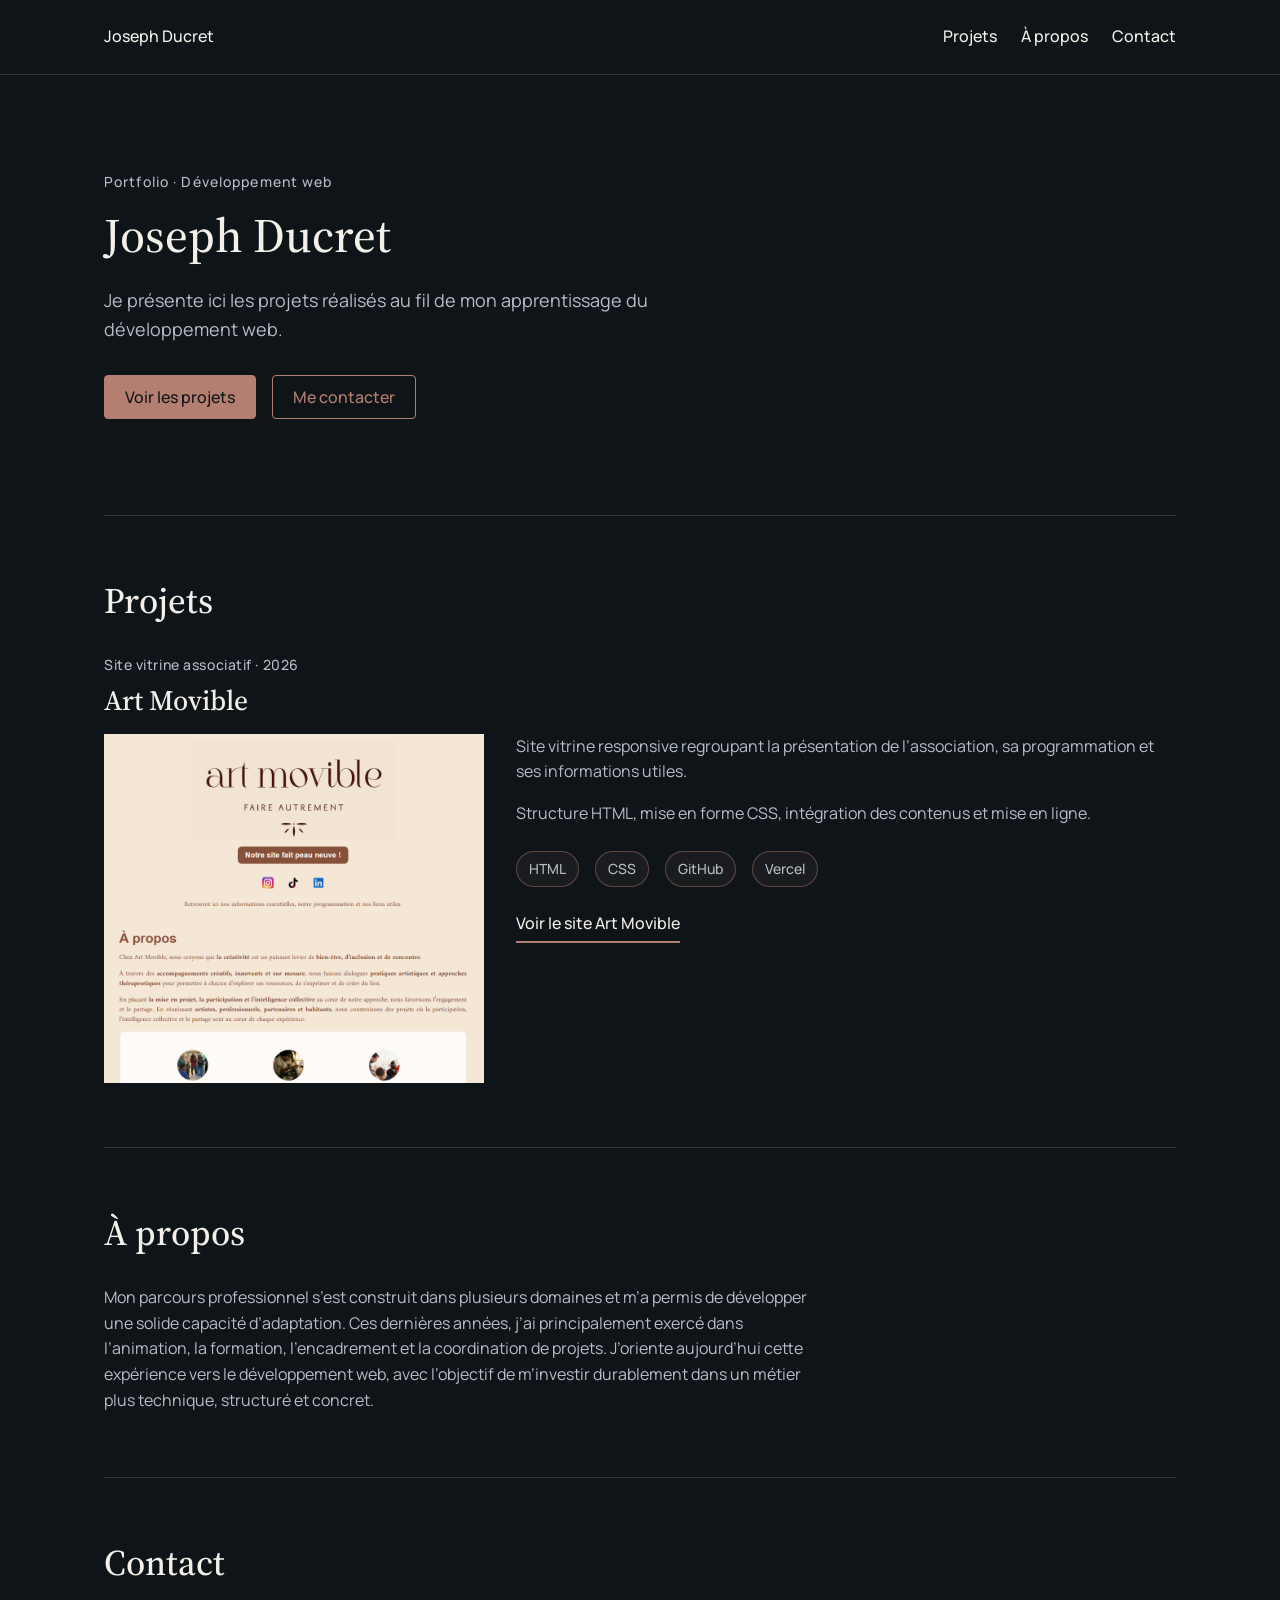
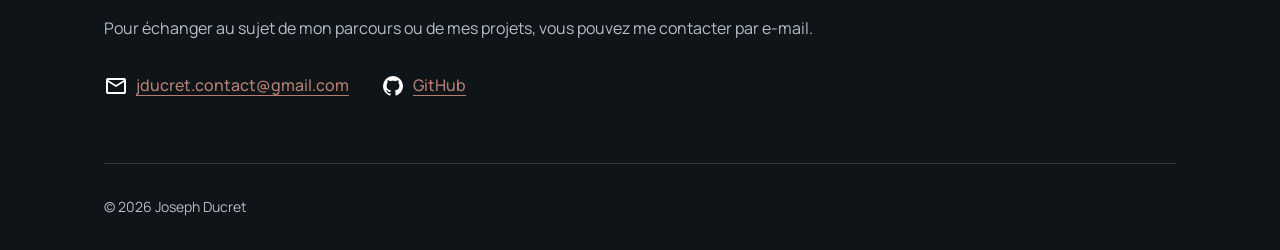
==== index.html @ 9849e1db "Création de la première version du portfolio" ====
<!DOCTYPE html>
<html lang="fr">

<head>
    <meta charset="UTF-8">
    <meta name="viewport" content="width=device-width, initial-scale=1.0">
    <meta name="description" content="Portfolio de Joseph Ducret présentant ses projets réalisés au fil de son apprentissage du développement web.">
    <title>Portfolio | Joseph Ducret</title>
    <link rel="stylesheet" href="style.css">
</head>

<body id="top">
    <header>
        <nav>
            <a href="#top">Joseph Ducret</a>
            <ul>

                <li><a href="#projets">Projets</a></li>
                <li><a href="#a-propos">À propos</a></li>
                <li><a href="#contact">Contact</a></li>
            </ul>
        </nav>
    </header>
    <main>
        <section class="introduction">
            <p class="sur-titre">Portfolio · Développement web</p>
            <h1>Joseph Ducret</h1>
            <p class="texte-introduction">
                Je présente ici les projets réalisés au fil
                de mon apprentissage du développement web.
            </p>

            <div class="actions-introduction">
                <a class="bouton bouton-principal" href="#projets">Voir les projets</a>
                <a class="bouton bouton-secondaire" href="#contact">Me contacter</a>
            </div>
        </section>
        <section id="projets">
            <h2>Projets</h2>
            <article class="projet">
                <p class="meta-projet">Site vitrine associatif · 2026</p>

                <h3>Art Movible</h3>

                <div class="presentation-projet">
                    <img class="image-projet" src="assets/images/art-movible-accueil.png"
                        alt="Aperçu de la page d’accueil du site Art Movible">

                    <div class="details-projet">
                        <p>
                            Site vitrine responsive regroupant la présentation
                            de l’association, sa programmation et ses
                            informations utiles.
                        </p>

                        <p>
                            Structure HTML, mise en forme CSS,
                            intégration des contenus et mise en ligne.
                        </p>

                        <ul>
                            <li>HTML</li>
                            <li>CSS</li>
                            <li>GitHub</li>
                            <li>Vercel</li>
                        </ul>

                        <a href="https://www.artmovible.fr/" target="_blank" rel="noopener noreferrer">
                            Voir le site Art Movible
                        </a>
                    </div>
                </div>
            </article>
        </section>
        <section id="a-propos">
            <h2>À propos</h2>
            <p class="texte-limite">Mon parcours professionnel s’est construit dans plusieurs
                domaines et m’a permis de développer une solide
                capacité d’adaptation. Ces dernières années,
                j’ai principalement exercé dans l’animation,
                la formation, l’encadrement et la coordination
                de projets. J’oriente aujourd’hui cette expérience
                vers le développement web, avec l’objectif
                de m’investir durablement dans un métier
                plus technique, structuré et concret.</p>
        </section>
        <section id="contact">
            <h2>Contact</h2>
            <p class="texte-limite">Pour échanger au sujet de mon parcours ou de mes projets, vous pouvez me contacter par e-mail.</p>

<div class="liens-contact">
    <a href="mailto:jducret.contact@gmail.com">
        <img
            class="icone-contact"
            src="assets/images/mail.svg"
            alt=""
        >
        jducret.contact@gmail.com
    </a>

    <a
        href="https://github.com/jducret-dev"
        target="_blank"
        rel="noopener noreferrer"
    >
        <img
            class="icone-contact"
            src="assets/images/github.svg"
            alt=""
        >
        GitHub
    </a>
</div>
        </section>

    </main>
    <footer>
        <p>&copy; 2026 Joseph Ducret</p>
    </footer>

</body>

</html>
---- style.css ----
@font-face {
    font-family: "Manrope";
    src: url("assets/font/manrope-variable.ttf") format("truetype");
    font-style: normal;
    font-weight: 400 500;
    font-display: swap;
}

@font-face {
    font-family: "Source Serif 4";
    src: url("assets/font/source-serif-4-variable.ttf") format("truetype");
    font-style: normal;
    font-weight: 500;
    font-display: swap;
}
* {
    box-sizing: border-box;
}

header {
    position: sticky;
    top: 0;
    z-index: 10;
    background-color: #0F1419;
    border-bottom: 1px solid rgba(182, 189, 197, 0.2);
}

section[id] {
    scroll-margin-top: 120px;
}

body {
    margin: 0;
    background-color: #0F1419;
    color: #F2F0E9;
    font-family: "Manrope", Arial, sans-serif;
    line-height: 1.6;
}

h1,
h2,
h3 {
    font-family: "Source Serif 4", Georgia, serif;
    font-weight: 500;
}

nav,
main,
footer {
    max-width: 1120px;
    margin-left: auto;
    margin-right: auto;
    padding-left: 24px;
    padding-right: 24px;
}

img {
    display: block;
    max-width: 100%;
    height: auto;
}

header {
    border-bottom: 1px solid rgba(242, 240, 233, 0.16);
}

nav {
    display: flex;
    justify-content: space-between;
    align-items: center;
    flex-wrap: wrap;
    gap: 16px;
    padding-top: 24px;
    padding-bottom: 24px;
}

nav ul {
    display: flex;
    gap: 24px;
    margin: 0;
    padding: 0;
    list-style: none;
}

nav a {
    color: #F2F0E9;
    font-weight: 500;
    text-decoration: none;
}

nav a:hover,
nav a:focus-visible {
    color: #B47F70;
    text-decoration: underline;
    text-underline-offset: 4px;
}

main > section {
    padding-top: 64px;
    padding-bottom: 64px;
    border-bottom: 1px solid rgba(242, 240, 233, 0.16);
}

h1 {
    margin-top: 0;
    margin-bottom: 24px;
    font-size: 48px;
    line-height: 1.1;
}

h2 {
    margin-top: 0;
    margin-bottom: 32px;
    font-size: 36px;
    line-height: 1.15;
}

h3 {
    margin-top: 0;
    margin-bottom: 16px;
    font-size: 28px;
    line-height: 1.2;
}

.introduction {
    padding-top: 96px;
    padding-bottom: 96px;
}

.sur-titre {
    margin-top: 0;
    margin-bottom: 16px;
    color: #B6BDC5;
    font-size: 14px;
    font-weight: 500;
    letter-spacing: 0.08em;
}

.texte-introduction {
    max-width: 640px;
    margin-top: 0;
    margin-bottom: 32px;
    color: #B6BDC5;
    font-size: 18px;
}

.actions-introduction {
    display: flex;
    flex-wrap: wrap;
    gap: 16px;
}

.bouton {
    display: inline-flex;
    align-items: center;
    justify-content: center;
    min-height: 44px;
    padding-left: 20px;
    padding-right: 20px;
    border: 1px solid #B47F70;
    border-radius: 4px;
    font-weight: 500;
    text-decoration: none;
}

.bouton-principal {
    background-color: #B47F70;
    color: #0F1419;
}

.bouton-secondaire {
    background-color: transparent;
    color: #B47F70;
}

.bouton:hover {
    text-decoration: underline;
    text-underline-offset: 4px;
}

.bouton:focus-visible {
    outline: 2px solid #F2F0E9;
    outline-offset: 4px;
}

.presentation-projet {
    display: grid;
    gap: 32px;
}

.image-projet {
    width: 100%;
    max-width: 380px;
    height: auto;
    aspect-ratio: auto;
    object-fit: contain;
    justify-self: start;
}

main p {
    color: #B6BDC5;
}

.meta-projet {
    margin-top: 0;
    margin-bottom: 8px;
    font-size: 14px;
    font-weight: 500;
    letter-spacing: 0.04em;
}

.details-projet p:first-child {
    margin-top: 0;
}

.details-projet ul {
    display: flex;
    flex-wrap: wrap;
    gap: 8px 16px;
    margin-top: 24px;
    margin-bottom: 24px;
    padding: 0;
    list-style: none;
}

.details-projet li {
    color: #B6BDC5;
    font-size: 14px;
    font-weight: 500;
     padding: 6px 12px;
    border: 1px solid rgba(180, 127, 112, 0.45);
    border-radius: 999px;
    background-color: rgba(180, 127, 112, 0.08);
}

.details-projet a {
    color: #B47F70;
    font-weight: 500;
    text-underline-offset: 4px;
    display: inline-block;
    padding-bottom: 4px;
    color: #F2F0E9;
    text-decoration: none;
    border-bottom: 2px solid #B47F70;
}

.details-projet a:focus-visible {
    outline: 2px solid #F2F0E9;
    outline-offset: 4px;
}

.details-projet a:hover {
    color: #B47F70;
}

.texte-limite {
    max-width: 720px;
    margin-top: 0;
    margin-bottom: 0;
}

.liens-contact {
    display: flex;
    flex-wrap: wrap;
    gap: 16px 32px;
    margin-top: 32px;
}

.liens-contact a {
    color: #B47F70;
    font-weight: 500;
    text-underline-offset: 4px;
}

.liens-contact a {
    display: inline-flex;
    align-items: center;
    gap: 8px;
}

.icone-contact {
    width: 24px;
    height: 24px;
    object-fit: contain;
    flex-shrink: 0;
    filter: brightness(0) invert(1);
}

.liens-contact a:focus-visible {
    outline: 2px solid #F2F0E9;
    outline-offset: 4px;
}

footer {
    padding-top: 32px;
    padding-bottom: 32px;
}

footer p {
    margin: 0;
    color: #B6BDC5;
    font-size: 14px;
}

@media (min-width: 800px) {
    .presentation-projet {
        grid-template-columns: 380px 1fr;
        align-items: start;
        gap: 32px;
    }
}
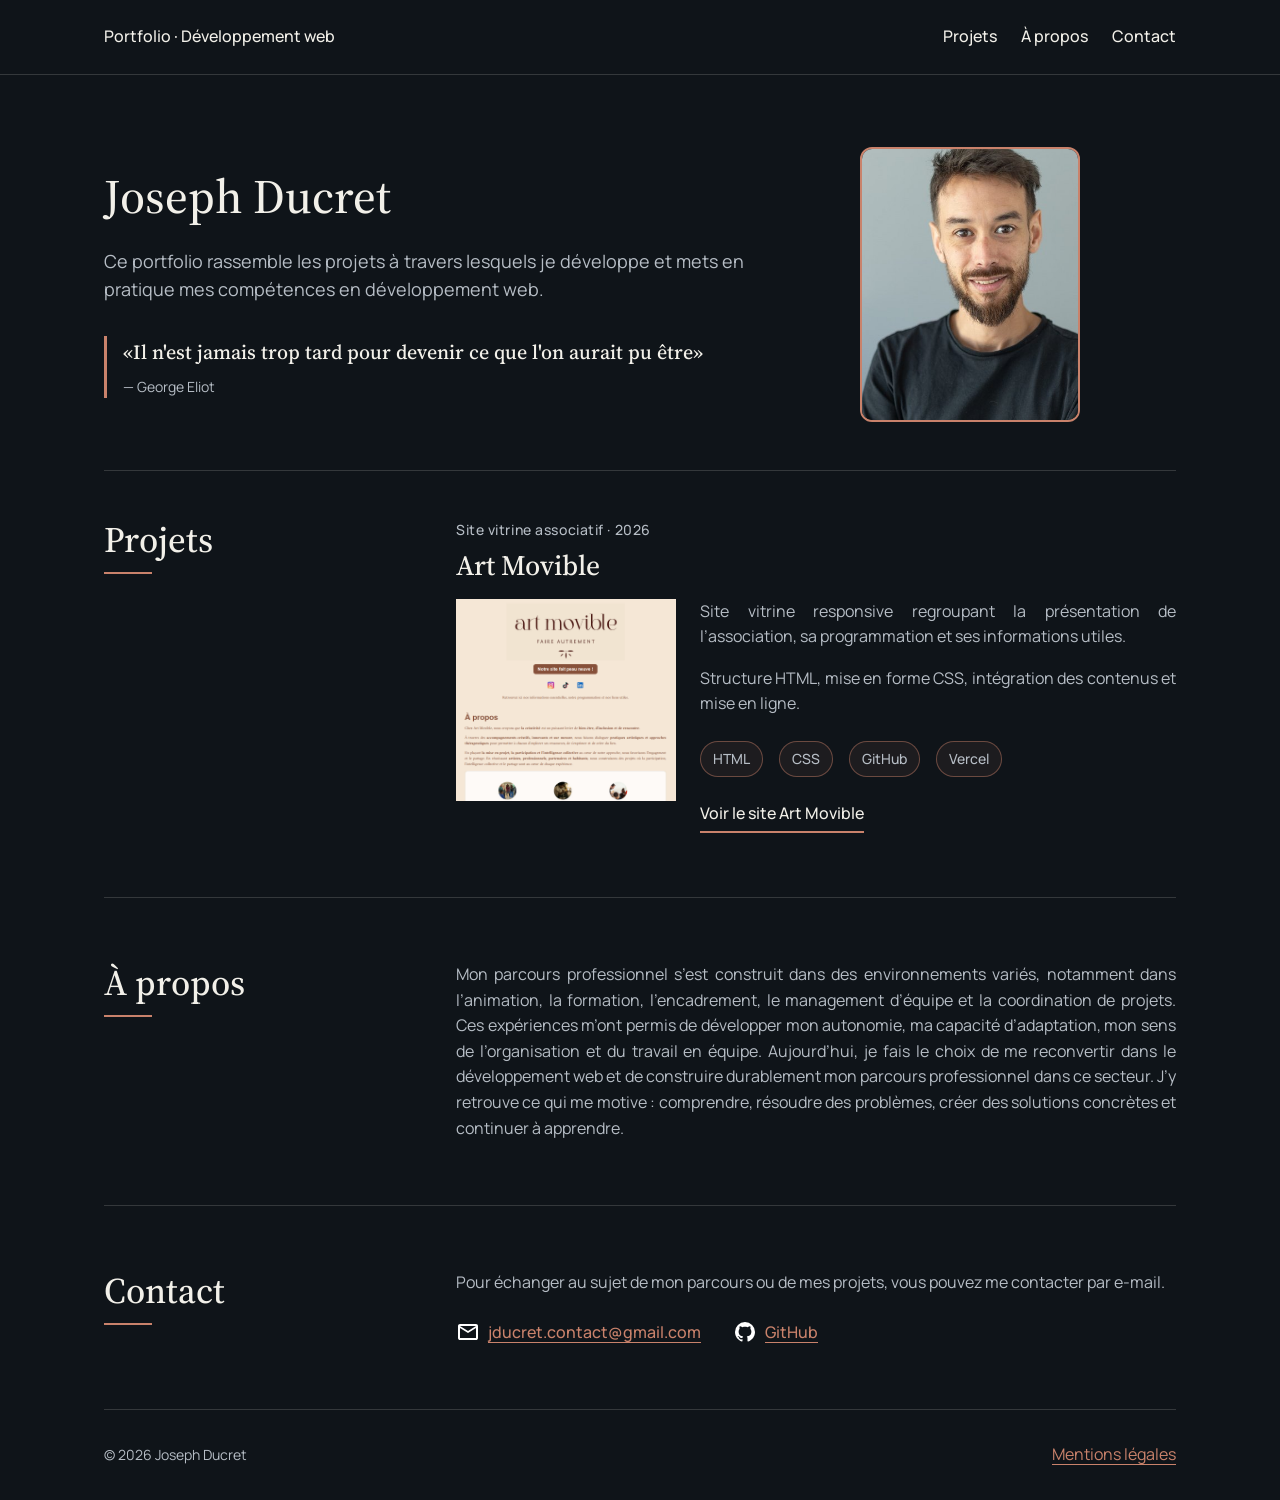
==== commit 918f333b: "Finalisation V1 : agencements des éléments, ajout mentions légales, modifications éditoriales, choix" ====
--- a/index.html
+++ b/index.html
@@ -4,7 +4,8 @@
 <head>
     <meta charset="UTF-8">
     <meta name="viewport" content="width=device-width, initial-scale=1.0">
-    <meta name="description" content="Portfolio de Joseph Ducret présentant ses projets réalisés au fil de son apprentissage du développement web.">
+    <meta name="description"
+        content="Portfolio de Joseph Ducret présentant ses projets réalisés au fil de sa progression dans le développement web : projets, parcours et contact.">
     <title>Portfolio | Joseph Ducret</title>
     <link rel="stylesheet" href="style.css">
 </head>
@@ -12,7 +13,7 @@
 <body id="top">
     <header>
         <nav>
-            <a href="#top">Joseph Ducret</a>
+            <a href="#top">Portfolio · Développement web</a>
             <ul>
 
                 <li><a href="#projets">Projets</a></li>
@@ -23,17 +24,22 @@
     </header>
     <main>
         <section class="introduction">
-            <p class="sur-titre">Portfolio · Développement web</p>
-            <h1>Joseph Ducret</h1>
-            <p class="texte-introduction">
-                Je présente ici les projets réalisés au fil
-                de mon apprentissage du développement web.
-            </p>
-
-            <div class="actions-introduction">
-                <a class="bouton bouton-principal" href="#projets">Voir les projets</a>
-                <a class="bouton bouton-secondaire" href="#contact">Me contacter</a>
-            </div>
+            <div class="contenu-introduction">
+                <div class="colonne-introduction">
+                    <h1>Joseph Ducret</h1>
+                    <p class="texte-introduction">
+                        Ce portfolio rassemble les projets à travers lesquels je développe et mets en pratique mes
+                        compétences en développement web.
+                    </p>
+                    <blockquote class="citation-introduction">
+                        <p>
+                            «Il n'est jamais trop tard pour devenir ce que l'on aurait pu être»
+                        </p>
+                        <cite>— George Eliot</cite>
+                    </blockquote>
+                </div>
+                <img class="photo-introduction" src="assets/images/photo-joseph-ducret.png"
+                    alt="Portrait de Joseph Ducret"> </div>
         </section>
         <section id="projets">
             <h2>Projets</h2>
@@ -74,48 +80,36 @@
         </section>
         <section id="a-propos">
             <h2>À propos</h2>
-            <p class="texte-limite">Mon parcours professionnel s’est construit dans plusieurs
-                domaines et m’a permis de développer une solide
-                capacité d’adaptation. Ces dernières années,
-                j’ai principalement exercé dans l’animation,
-                la formation, l’encadrement et la coordination
-                de projets. J’oriente aujourd’hui cette expérience
-                vers le développement web, avec l’objectif
-                de m’investir durablement dans un métier
-                plus technique, structuré et concret.</p>
+            <p class="texte-limite">Mon parcours professionnel s’est construit dans des environnements variés, notamment
+                dans l’animation, la formation, l’encadrement, le management d’équipe et la coordination de projets. Ces
+                expériences m’ont permis de développer mon autonomie, ma capacité d’adaptation, mon sens de
+                l’organisation et du travail en équipe. Aujourd’hui, je fais le choix de me reconvertir dans le
+                développement web et de construire durablement mon parcours professionnel dans ce secteur. J’y retrouve
+                ce qui me motive : comprendre, résoudre des problèmes, créer des solutions concrètes et continuer à
+                apprendre.</p>
         </section>
         <section id="contact">
             <h2>Contact</h2>
-            <p class="texte-limite">Pour échanger au sujet de mon parcours ou de mes projets, vous pouvez me contacter par e-mail.</p>
+            <p class="texte-limite">Pour échanger au sujet de mon parcours ou de mes projets, vous pouvez me contacter
+                par e-mail.</p>
 
-<div class="liens-contact">
-    <a href="mailto:jducret.contact@gmail.com">
-        <img
-            class="icone-contact"
-            src="assets/images/mail.svg"
-            alt=""
-        >
-        jducret.contact@gmail.com
-    </a>
+            <div class="liens-contact">
+                <a href="mailto:jducret.contact@gmail.com">
+                    <img class="icone-contact" src="assets/images/mail.svg" alt="">
+                    jducret.contact@gmail.com
+                </a>
 
-    <a
-        href="https://github.com/jducret-dev"
-        target="_blank"
-        rel="noopener noreferrer"
-    >
-        <img
-            class="icone-contact"
-            src="assets/images/github.svg"
-            alt=""
-        >
-        GitHub
-    </a>
-</div>
+                <a href="https://github.com/jducret-dev" target="_blank" rel="noopener noreferrer">
+                    <img class="icone-contact" src="assets/images/github.svg" alt="">
+                    GitHub
+                </a>
+            </div>
         </section>
 
     </main>
     <footer>
         <p>&copy; 2026 Joseph Ducret</p>
+        <a href="mentions-legales.html">Mentions légales</a>
     </footer>
 
 </body>
--- a/style.css
+++ b/style.css
@@ -90,7 +90,7 @@
 
 nav a:hover,
 nav a:focus-visible {
-    color: #B47F70;
+    color: #C9826B;
     text-decoration: underline;
     text-underline-offset: 4px;
 }
@@ -122,11 +122,41 @@
     line-height: 1.2;
 }
 
+#a-propos h2,
+#contact h2 {
+    text-align: left;
+}
+
+#a-propos .texte-limite,
+#contact .texte-limite {
+    max-width: 900px;
+    margin: 0;
+}
+
+#a-propos .texte-limite {
+    text-align: justify;
+    hyphens: auto;
+}
+
+#contact {
+    text-align: left;
+}
+
+#contact .texte-limite {
+    text-align: left;
+}
+
+.liens-contact {
+    justify-content: flex-start;
+}
+
 .introduction {
-    padding-top: 96px;
-    padding-bottom: 96px;
-}
-
+    padding-top: 72px;
+    padding-bottom: 48px;
+}
+#projets {
+    padding-top: 48px;
+}
 .sur-titre {
     margin-top: 0;
     margin-bottom: 16px;
@@ -144,43 +174,64 @@
     font-size: 18px;
 }
 
-.actions-introduction {
-    display: flex;
-    flex-wrap: wrap;
-    gap: 16px;
-}
-
-.bouton {
-    display: inline-flex;
+.contenu-introduction {
+    display: grid;
     align-items: center;
-    justify-content: center;
-    min-height: 44px;
-    padding-left: 20px;
-    padding-right: 20px;
-    border: 1px solid #B47F70;
-    border-radius: 4px;
-    font-weight: 500;
-    text-decoration: none;
-}
-
-.bouton-principal {
-    background-color: #B47F70;
-    color: #0F1419;
-}
-
-.bouton-secondaire {
-    background-color: transparent;
-    color: #B47F70;
-}
-
-.bouton:hover {
-    text-decoration: underline;
-    text-underline-offset: 4px;
-}
-
-.bouton:focus-visible {
-    outline: 2px solid #F2F0E9;
-    outline-offset: 4px;
+    gap: 32px;
+}
+
+.photo-introduction {
+    width: clamp(160px, 18vw, 220px);
+    aspect-ratio: 4 / 5;
+    object-fit: cover;
+    object-position: center;
+    display: block;
+    border: 2px solid #c9826b;
+    border-radius: 12px;
+}
+
+.citation-introduction {
+    max-width: 600px;
+    margin: 24px 0 0;
+    padding-left: 16px;
+    border-left: 3px solid #C9826B;
+    font-family: "Source Serif 4", Georgia, serif;
+    font-size: 20px;
+}
+
+.citation-introduction p {
+    margin: 0;
+    color: #F2F0E9;
+}
+
+.citation-introduction blockquote {
+    margin: 0;
+}
+
+
+.citation-introduction figcaption {
+    margin-top: 12px;
+    color: #b6bdc5;
+    font-family: "Manrope", sans-serif;
+    font-size: 16px;
+}
+
+.citation-introduction cite {
+    display: block;
+    margin-top: 8px;
+    color: #B6BDC5;
+    font-family: "Manrope", Arial, sans-serif;
+    font-size: 14px;
+    font-style: normal;
+}
+
+.texte-introduction,
+.details-projet p,
+#a-propos .texte-limite,
+#contact .texte-limite {
+    text-align: justify;
+    text-align-last: left;
+    hyphens: auto;
 }
 
 .presentation-projet {
@@ -228,20 +279,20 @@
     font-size: 14px;
     font-weight: 500;
      padding: 6px 12px;
-    border: 1px solid rgba(180, 127, 112, 0.45);
+    border: 1px solid rgba(201, 130, 107, 0.45);
     border-radius: 999px;
-    background-color: rgba(180, 127, 112, 0.08);
+    background-color: rgba(201, 130, 107, 0.08);
 }
 
 .details-projet a {
-    color: #B47F70;
+    color: #C9826B;
     font-weight: 500;
     text-underline-offset: 4px;
     display: inline-block;
     padding-bottom: 4px;
     color: #F2F0E9;
     text-decoration: none;
-    border-bottom: 2px solid #B47F70;
+    border-bottom: 2px solid #C9826B;
 }
 
 .details-projet a:focus-visible {
@@ -250,7 +301,7 @@
 }
 
 .details-projet a:hover {
-    color: #B47F70;
+    color: #C9826B;
 }
 
 .texte-limite {
@@ -267,7 +318,7 @@
 }
 
 .liens-contact a {
-    color: #B47F70;
+    color: #C9826B;
     font-weight: 500;
     text-underline-offset: 4px;
 }
@@ -302,10 +353,129 @@
     font-size: 14px;
 }
 
+#projets > h2,
+#a-propos > h2,
+#contact > h2 {
+    padding-bottom: 14px;
+}
+
+#projets > h2::after,
+#a-propos > h2::after,
+#contact > h2::after {
+    content: "";
+    display: block;
+    width: 48px;
+    height: 2px;
+    margin-top: 12px;
+    background-color: #C9826B;
+}
+
 @media (min-width: 800px) {
+    .contenu-introduction {
+        grid-template-columns: minmax(0, 1fr) 220px;
+        gap: 64px;
+    }
+
+    .photo-introduction {
+        width: 220px;
+    }
+
+    #projets,
+    #a-propos,
+    #contact {
+        display: grid;
+        grid-template-columns: 320px minmax(0, 1fr);
+        column-gap: 32px;
+        align-items: start;
+    }
+
+    #projets > h2,
+    #a-propos > h2 {
+        grid-column: 1;
+        grid-row: 1;
+        margin-bottom: 0;
+    }
+
+    #projets > .projet,
+    #a-propos > .texte-limite {
+        grid-column: 2;
+        grid-row: 1;
+        max-width: none;
+    }
+
     .presentation-projet {
-        grid-template-columns: 380px 1fr;
+        grid-template-columns: clamp(160px, 18vw, 220px) minmax(0, 1fr);
         align-items: start;
-        gap: 32px;
-    }
-}
+        gap: 24px;
+    }
+
+    .image-projet {
+        width: 100%;
+        max-width: none;
+    }
+
+    #contact h2 {
+        grid-column: 1;
+        grid-row: 1 / span 2;
+        margin-bottom: 0;
+    }
+
+    #contact .texte-limite {
+        grid-column: 2;
+        grid-row: 1;
+        max-width: none;
+    }
+
+    #contact .liens-contact {
+        grid-column: 2;
+        grid-row: 2;
+        margin-top: 24px;
+    }
+}
+
+@media (min-width: 1100px) {
+    .contenu-introduction {
+        grid-template-columns: minmax(0, 700px) 220px;
+        justify-content: start;
+        column-gap: 56px;
+    }
+}
+
+.page-legale {
+    max-width: 800px;
+    margin-left: auto;
+    margin-right: auto;
+}
+
+.page-legale h2 {
+    margin-top: 48px;
+    margin-bottom: 16px;
+    font-size: 28px;
+}
+
+.page-legale address {
+    color: #B6BDC5;
+    font-style: normal;
+    line-height: 1.8;
+}
+
+.page-legale a,
+footer a {
+    color: #C9826B;
+    text-underline-offset: 4px;
+}
+
+.page-legale a:hover,
+.page-legale a:focus-visible,
+footer a:hover,
+footer a:focus-visible {
+    color: #F2F0E9;
+}
+
+footer {
+    display: flex;
+    justify-content: space-between;
+    align-items: center;
+    flex-wrap: wrap;
+    gap: 16px;
+}
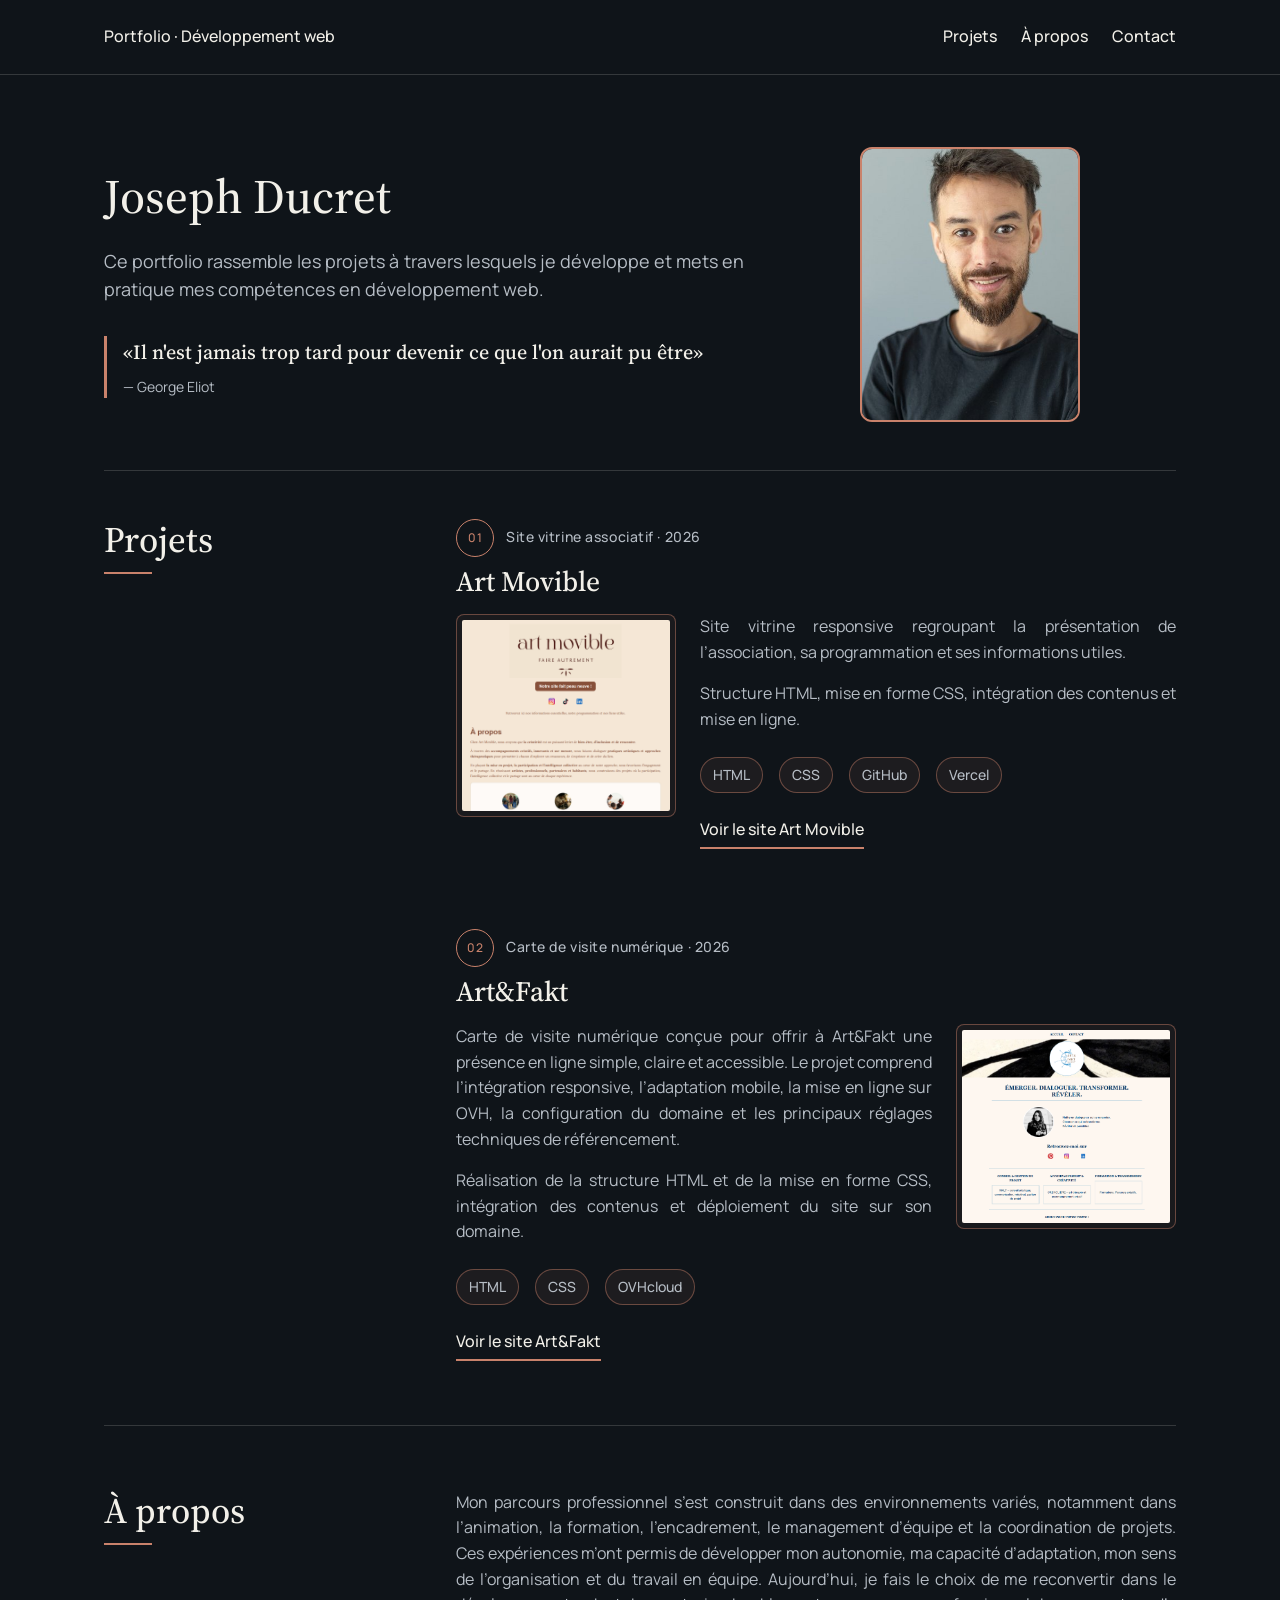
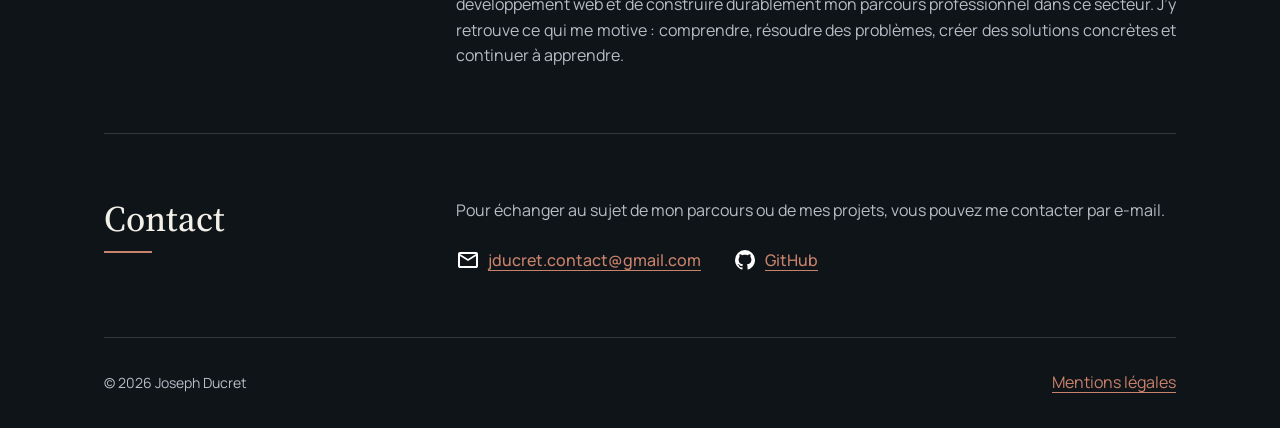
==== commit eefe409c: "Ajout Art&Fakt et amélioration de la section projets" ====
--- a/index.html
+++ b/index.html
@@ -77,6 +77,37 @@
                     </div>
                 </div>
             </article>
+            <article class="projet">
+                <p class="meta-projet">Carte de visite numérique · 2026</p>
+
+                <h3>Art&amp;Fakt</h3>
+
+                <div class="presentation-projet">
+                    <img class="image-projet" src="assets/images/art-fakt-accueil.png"
+                        alt="Aperçu de la page d’accueil du site Art&amp;Fakt">
+
+                    <div class="details-projet">
+                        <p>
+                            Carte de visite numérique conçue pour offrir à Art&amp;Fakt une présence en ligne simple, claire et accessible. Le projet comprend l’intégration responsive, l’adaptation mobile, la mise en ligne sur OVH, la configuration du domaine et les principaux réglages techniques de référencement.
+                        </p>
+
+                        <p>
+                            Réalisation de la structure HTML et de la mise en forme CSS,
+                intégration des contenus et déploiement du site sur son domaine.
+                        </p>
+
+                        <ul>
+                            <li>HTML</li>
+                            <li>CSS</li>
+                            <li>OVHcloud</li>
+                        </ul>
+
+                        <a href="https://www.art-fakt.fr/" target="_blank" rel="noopener noreferrer">
+                            Voir le site Art&amp;Fakt
+                        </a>
+                    </div>
+                </div>
+            </article>
         </section>
         <section id="a-propos">
             <h2>À propos</h2>
--- a/style.css
+++ b/style.css
@@ -246,7 +246,13 @@
     aspect-ratio: auto;
     object-fit: contain;
     justify-self: start;
-}
+
+    padding: 5px;
+    border: 1px solid rgba(201, 130, 107, 0.45);
+    border-radius: 8px;
+    background-color: rgba(201, 130, 107, 0.06);
+}
+
 
 main p {
     color: #B6BDC5;
@@ -369,6 +375,37 @@
     margin-top: 12px;
     background-color: #C9826B;
 }
+#projets {
+    counter-reset: compteur-projet;
+}
+
+#projets > .projet {
+    counter-increment: compteur-projet;
+}
+
+#projets > .projet .meta-projet {
+    display: flex;
+    align-items: center;
+    gap: 12px;
+}
+
+#projets > .projet .meta-projet::before {
+    content: "0" counter(compteur-projet);
+    display: inline-flex;
+    align-items: center;
+    justify-content: center;
+
+    width: 36px;
+    height: 36px;
+    flex-shrink: 0;
+
+    border: 1px solid #C9826B;
+    border-radius: 50%;
+
+    color: #C9826B;
+    font-size: 12px;
+    font-weight: 500;
+}
 
 @media (min-width: 800px) {
     .contenu-introduction {
@@ -396,18 +433,37 @@
         margin-bottom: 0;
     }
 
-    #projets > .projet,
-    #a-propos > .texte-limite {
-        grid-column: 2;
-        grid-row: 1;
-        max-width: none;
-    }
-
+#projets > .projet {
+    grid-column: 2;
+    max-width: none;
+}
+
+#projets > .projet + .projet {
+    margin-top: 5rem;
+}
+
+#a-propos > .texte-limite {
+    grid-column: 2;
+    grid-row: 1;
+    max-width: none;
+}
     .presentation-projet {
         grid-template-columns: clamp(160px, 18vw, 220px) minmax(0, 1fr);
         align-items: start;
         gap: 24px;
     }
+    #projets > .projet:nth-of-type(even) .image-projet {
+    grid-column: 2;
+    grid-row: 1;
+}
+
+#projets > .projet:nth-of-type(even) .details-projet {
+    grid-column: 1;
+    grid-row: 1;
+}
+#projets > .projet:nth-of-type(even) .presentation-projet {
+    grid-template-columns: minmax(0, 1fr) clamp(160px, 18vw, 220px);
+}
 
     .image-projet {
         width: 100%;
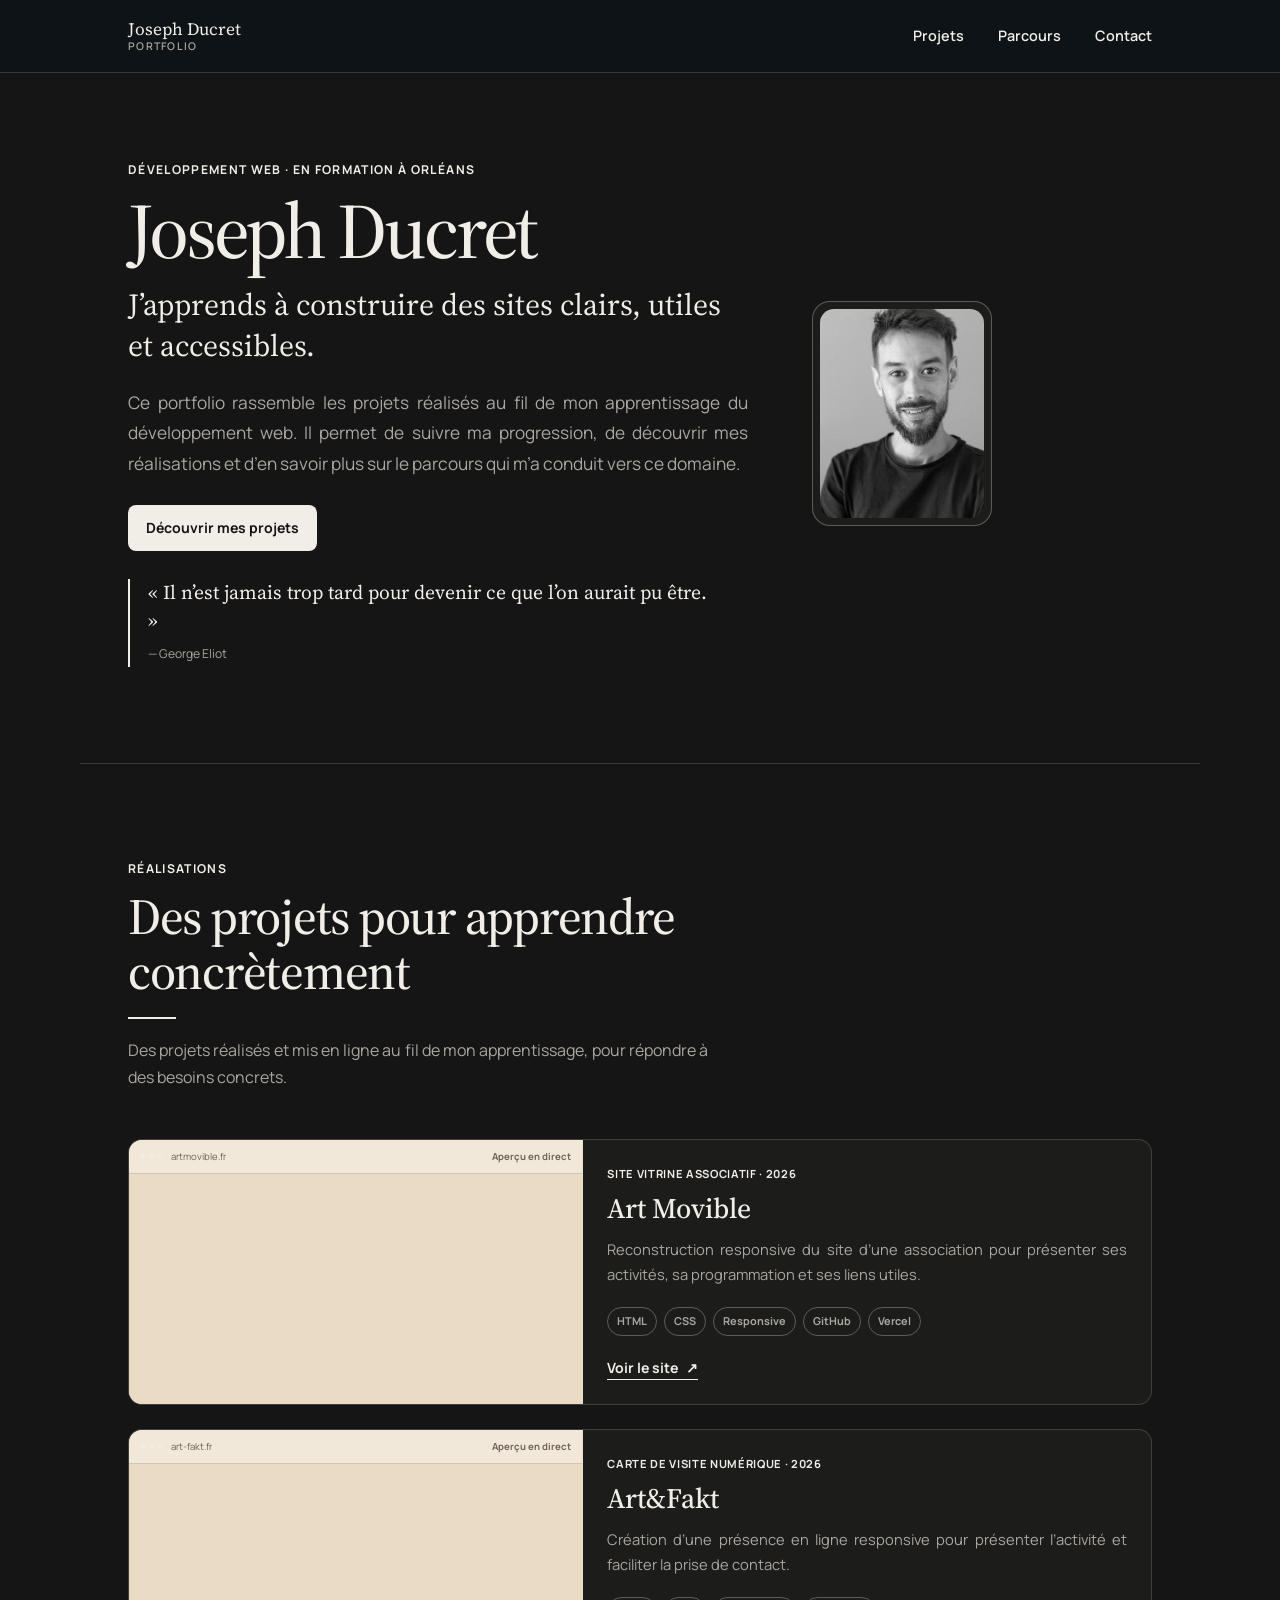
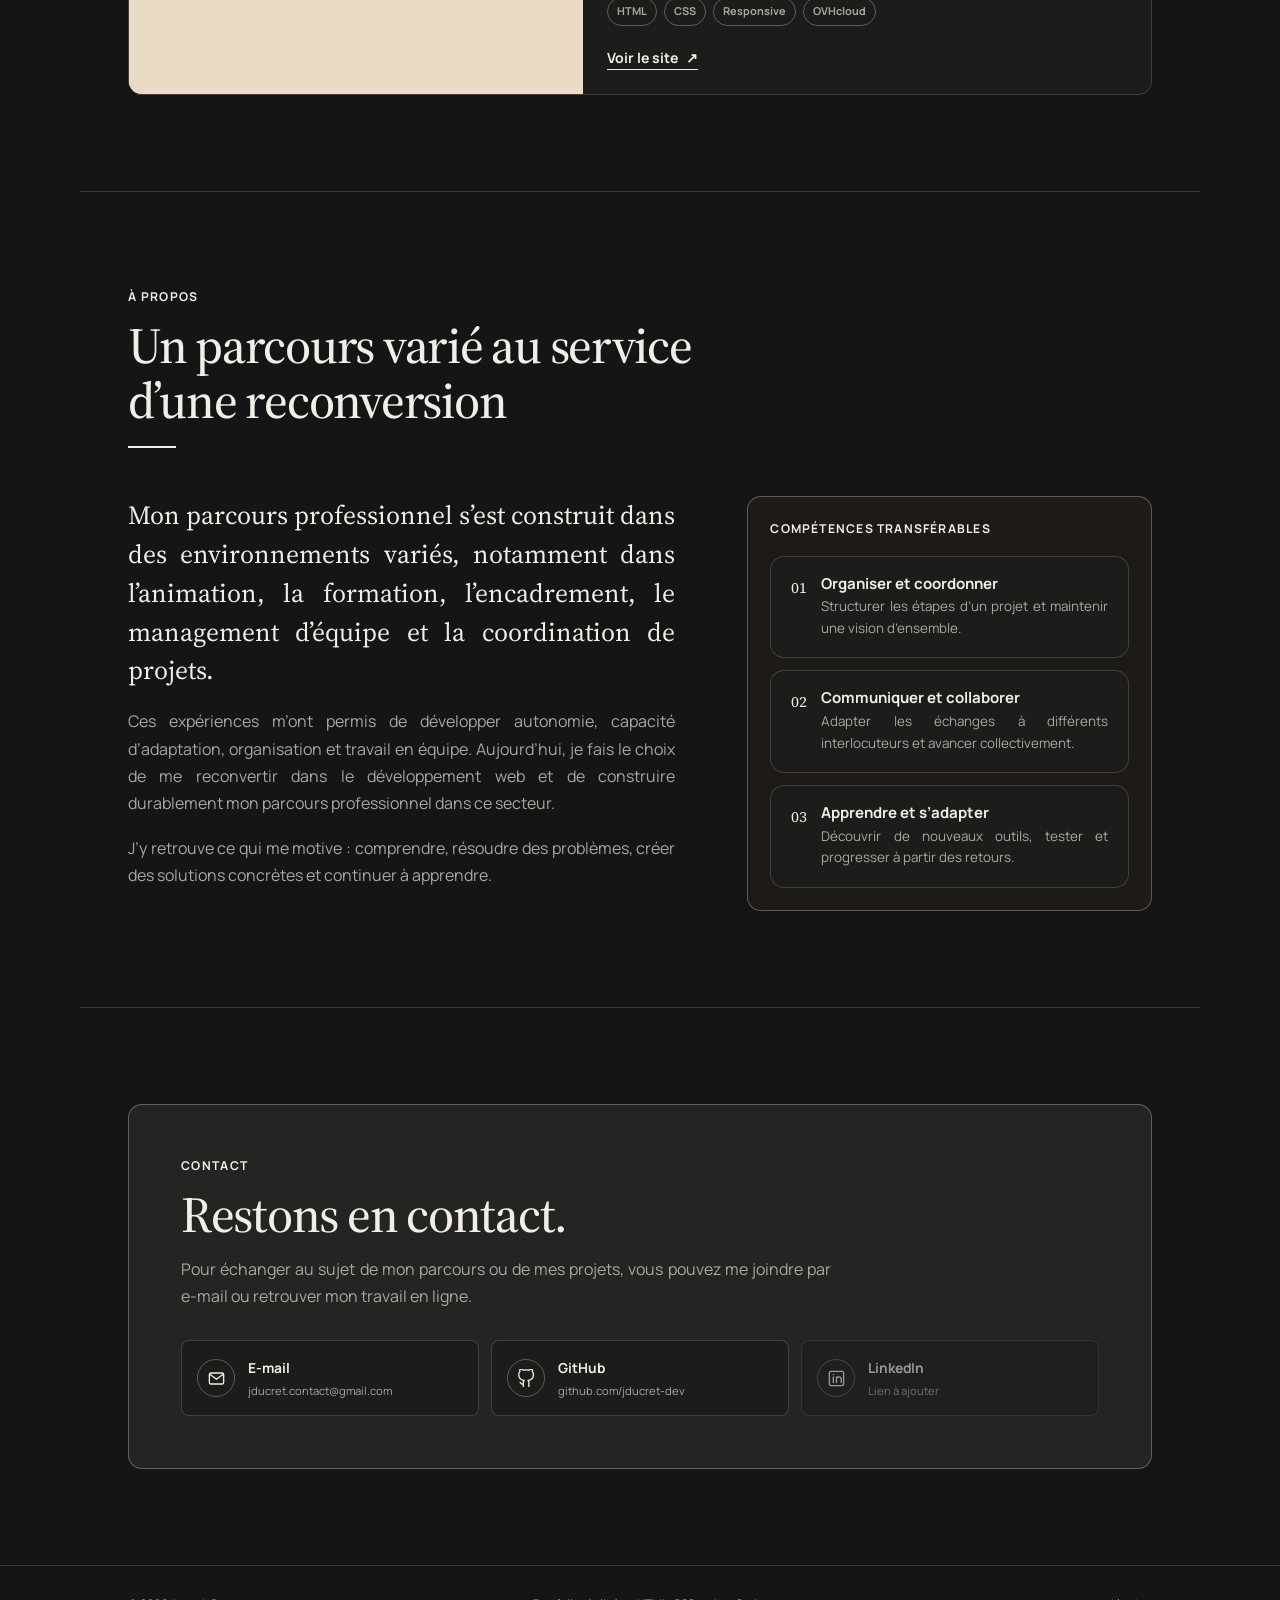
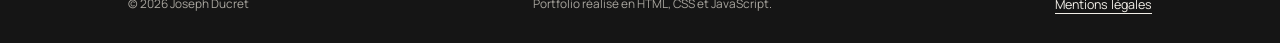
==== commit dbd0c84a: "refonte gaphique, update et agencement" ====
--- a/index.html
+++ b/index.html
@@ -5,144 +5,273 @@
     <meta charset="UTF-8">
     <meta name="viewport" content="width=device-width, initial-scale=1.0">
     <meta name="description"
-        content="Portfolio de Joseph Ducret présentant ses projets réalisés au fil de sa progression dans le développement web : projets, parcours et contact.">
-    <title>Portfolio | Joseph Ducret</title>
+          content="Portfolio de Joseph Ducret, développeur web en formation à Orléans : projets, parcours et contact.">
+    <meta name="theme-color" content="#0f1419">
+    <meta property="og:title" content="Joseph Ducret | Portfolio développement web">
+    <meta property="og:description"
+          content="Découvrez mes projets web, ma progression et le parcours qui accompagne ma reconversion.">
+    <meta property="og:type" content="website">
+    <meta property="og:url" content="https://portfolio-joseph-ducret.vercel.app/">
+    <title>Joseph Ducret | Portfolio développement web</title>
     <link rel="stylesheet" href="style.css">
+    <script src="script.js" defer></script>
 </head>
 
 <body id="top">
-    <header>
-        <nav>
-            <a href="#top">Portfolio · Développement web</a>
-            <ul>
-
+<a class="skip-link" href="#contenu">Aller au contenu</a>
+
+<header class="site-header">
+    <div class="nav-shell">
+        <a class="brand" href="#top" aria-label="Retour en haut de la page">
+            <span class="brand-name">Joseph Ducret</span>
+            <span class="brand-label">Portfolio</span>
+        </a>
+
+        <button class="menu-button" type="button" aria-expanded="false" aria-controls="navigation-principale">
+            <span class="menu-button-label">Menu</span>
+            <span class="menu-button-icon" aria-hidden="true"></span>
+        </button>
+
+        <nav class="site-nav" id="navigation-principale" aria-label="Navigation principale">
+            <ul class="nav-list">
                 <li><a href="#projets">Projets</a></li>
-                <li><a href="#a-propos">À propos</a></li>
+                <li><a href="#parcours">Parcours</a></li>
                 <li><a href="#contact">Contact</a></li>
             </ul>
         </nav>
-    </header>
-    <main>
-        <section class="introduction">
-            <div class="contenu-introduction">
-                <div class="colonne-introduction">
-                    <h1>Joseph Ducret</h1>
-                    <p class="texte-introduction">
-                        Ce portfolio rassemble les projets à travers lesquels je développe et mets en pratique mes
-                        compétences en développement web.
+    </div>
+</header>
+
+<main id="contenu">
+    <section class="hero" aria-labelledby="titre-principal">
+        <div class="hero-grid">
+            <div class="hero-content">
+                <p class="eyebrow">Développement web · En formation à Orléans</p>
+                <h1 id="titre-principal">Joseph Ducret</h1>
+
+                <p class="hero-tagline">
+                    J’apprends à construire des sites clairs, utiles et accessibles.
+                </p>
+
+                <p class="hero-intro">
+                    Ce portfolio rassemble les projets réalisés au fil de mon apprentissage du développement web.
+                    Il permet de suivre ma progression, de découvrir mes réalisations et d’en savoir plus sur le
+                    parcours qui m’a conduit vers ce domaine.
+                </p>
+
+                <a class="button button-primary" href="#projets">Découvrir mes projets</a>
+
+                <!-- Pour masquer la citation plus tard, ajouter la classe "is-hidden" au blockquote. -->
+                <blockquote class="hero-quote">
+                    <p>« Il n’est jamais trop tard pour devenir ce que l’on aurait pu être. »</p>
+                    <cite>— George Eliot</cite>
+                </blockquote>
+            </div>
+
+            <figure class="portrait-frame">
+                <img class="portrait" src="assets/images/photo-joseph-ducret.png"
+                     alt="Portrait de Joseph Ducret" width="440" height="550">
+            </figure>
+        </div>
+    </section>
+
+    <section class="section projects-section" id="projets" aria-labelledby="titre-projets">
+        <header class="section-heading section-heading-wide">
+            <p class="eyebrow">Réalisations</p>
+            <h2 id="titre-projets">Des projets pour apprendre concrètement</h2>
+            <p>
+                Des projets réalisés et mis en ligne au fil de mon apprentissage,
+                pour répondre à des besoins concrets.
+            </p>
+        </header>
+
+        <div class="project-list">
+            <article class="project-card">
+                <div class="project-browser">
+                    <div class="browser-bar" aria-hidden="true">
+                        <span class="browser-dots"></span>
+                        <span class="browser-address">artmovible.fr</span>
+                        <span class="browser-live">Aperçu en direct</span>
+                    </div>
+                    <div class="project-preview">
+                        <iframe src="https://www.artmovible.fr/" title="Aperçu du site Art Movible"
+                                loading="lazy" tabindex="-1" aria-hidden="true"></iframe>
+                        <a class="preview-overlay" href="https://www.artmovible.fr/" target="_blank"
+                           rel="noopener noreferrer"
+                           aria-label="Ouvrir le site Art Movible dans un nouvel onglet"></a>
+                    </div>
+                </div>
+
+                <div class="project-content">
+                    <p class="project-meta">Site vitrine associatif · 2026</p>
+                    <h3>Art Movible</h3>
+                    <p>
+                        Reconstruction responsive du site d’une association pour présenter ses activités,
+                        sa programmation et ses liens utiles.
                     </p>
-                    <blockquote class="citation-introduction">
-                        <p>
-                            «Il n'est jamais trop tard pour devenir ce que l'on aurait pu être»
-                        </p>
-                        <cite>— George Eliot</cite>
-                    </blockquote>
-                </div>
-                <img class="photo-introduction" src="assets/images/photo-joseph-ducret.png"
-                    alt="Portrait de Joseph Ducret"> </div>
-        </section>
-        <section id="projets">
-            <h2>Projets</h2>
-            <article class="projet">
-                <p class="meta-projet">Site vitrine associatif · 2026</p>
-
-                <h3>Art Movible</h3>
-
-                <div class="presentation-projet">
-                    <img class="image-projet" src="assets/images/art-movible-accueil.png"
-                        alt="Aperçu de la page d’accueil du site Art Movible">
-
-                    <div class="details-projet">
-                        <p>
-                            Site vitrine responsive regroupant la présentation
-                            de l’association, sa programmation et ses
-                            informations utiles.
-                        </p>
-
-                        <p>
-                            Structure HTML, mise en forme CSS,
-                            intégration des contenus et mise en ligne.
-                        </p>
-
-                        <ul>
-                            <li>HTML</li>
-                            <li>CSS</li>
-                            <li>GitHub</li>
-                            <li>Vercel</li>
-                        </ul>
-
-                        <a href="https://www.artmovible.fr/" target="_blank" rel="noopener noreferrer">
-                            Voir le site Art Movible
-                        </a>
-                    </div>
+                    <ul class="tag-list" aria-label="Technologies utilisées pour Art Movible">
+                        <li>HTML</li>
+                        <li>CSS</li>
+                        <li>Responsive</li>
+                        <li>GitHub</li>
+                        <li>Vercel</li>
+                    </ul>
+                    <a class="text-link" href="https://www.artmovible.fr/" target="_blank"
+                       rel="noopener noreferrer">Voir le site <span aria-hidden="true">↗</span></a>
                 </div>
             </article>
-            <article class="projet">
-                <p class="meta-projet">Carte de visite numérique · 2026</p>
-
-                <h3>Art&amp;Fakt</h3>
-
-                <div class="presentation-projet">
-                    <img class="image-projet" src="assets/images/art-fakt-accueil.png"
-                        alt="Aperçu de la page d’accueil du site Art&amp;Fakt">
-
-                    <div class="details-projet">
-                        <p>
-                            Carte de visite numérique conçue pour offrir à Art&amp;Fakt une présence en ligne simple, claire et accessible. Le projet comprend l’intégration responsive, l’adaptation mobile, la mise en ligne sur OVH, la configuration du domaine et les principaux réglages techniques de référencement.
-                        </p>
-
-                        <p>
-                            Réalisation de la structure HTML et de la mise en forme CSS,
-                intégration des contenus et déploiement du site sur son domaine.
-                        </p>
-
-                        <ul>
-                            <li>HTML</li>
-                            <li>CSS</li>
-                            <li>OVHcloud</li>
-                        </ul>
-
-                        <a href="https://www.art-fakt.fr/" target="_blank" rel="noopener noreferrer">
-                            Voir le site Art&amp;Fakt
-                        </a>
-                    </div>
+
+            <article class="project-card">
+                <div class="project-browser">
+                    <div class="browser-bar" aria-hidden="true">
+                        <span class="browser-dots"></span>
+                        <span class="browser-address">art-fakt.fr</span>
+                        <span class="browser-live">Aperçu en direct</span>
+                    </div>
+                    <div class="project-preview">
+                        <iframe src="https://art-fakt.fr/" title="Aperçu du site Art&amp;Fakt"
+                                loading="lazy" tabindex="-1" aria-hidden="true"></iframe>
+                        <a class="preview-overlay" href="https://art-fakt.fr/" target="_blank"
+                           rel="noopener noreferrer"
+                           aria-label="Ouvrir le site Art&amp;Fakt dans un nouvel onglet"></a>
+                    </div>
+                </div>
+
+                <div class="project-content">
+                    <p class="project-meta">Carte de visite numérique · 2026</p>
+                    <h3>Art&amp;Fakt</h3>
+                    <p>
+                        Création d’une présence en ligne responsive pour présenter l’activité et faciliter
+                        la prise de contact.
+                    </p>
+                    <ul class="tag-list" aria-label="Technologies utilisées pour Art&amp;Fakt">
+                        <li>HTML</li>
+                        <li>CSS</li>
+                        <li>Responsive</li>
+                        <li>OVHcloud</li>
+                    </ul>
+                    <a class="text-link" href="https://art-fakt.fr/" target="_blank"
+                       rel="noopener noreferrer">Voir le site <span aria-hidden="true">↗</span></a>
                 </div>
             </article>
-        </section>
-        <section id="a-propos">
-            <h2>À propos</h2>
-            <p class="texte-limite">Mon parcours professionnel s’est construit dans des environnements variés, notamment
-                dans l’animation, la formation, l’encadrement, le management d’équipe et la coordination de projets. Ces
-                expériences m’ont permis de développer mon autonomie, ma capacité d’adaptation, mon sens de
-                l’organisation et du travail en équipe. Aujourd’hui, je fais le choix de me reconvertir dans le
-                développement web et de construire durablement mon parcours professionnel dans ce secteur. J’y retrouve
-                ce qui me motive : comprendre, résoudre des problèmes, créer des solutions concrètes et continuer à
-                apprendre.</p>
-        </section>
-        <section id="contact">
-            <h2>Contact</h2>
-            <p class="texte-limite">Pour échanger au sujet de mon parcours ou de mes projets, vous pouvez me contacter
-                par e-mail.</p>
-
-            <div class="liens-contact">
-                <a href="mailto:jducret.contact@gmail.com">
-                    <img class="icone-contact" src="assets/images/mail.svg" alt="">
-                    jducret.contact@gmail.com
+        </div>
+    </section>
+
+    <section class="section" id="parcours" aria-labelledby="titre-parcours">
+        <header class="section-heading section-heading-wide">
+            <p class="eyebrow">À propos</p>
+            <h2 id="titre-parcours">Un parcours varié au service d’une reconversion</h2>
+        </header>
+
+        <div class="path-grid">
+            <div class="about-content">
+                <p class="about-lead">
+                    Mon parcours professionnel s’est construit dans des environnements variés, notamment dans
+                    l’animation, la formation, l’encadrement, le management d’équipe et la coordination de projets.
+                </p>
+                <p>
+                    Ces expériences m’ont permis de développer autonomie, capacité d’adaptation, organisation et
+                    travail en équipe. Aujourd’hui, je fais le choix de me reconvertir dans le développement web et
+                    de construire durablement mon parcours professionnel dans ce secteur.
+                </p>
+                <p>
+                    J’y retrouve ce qui me motive&nbsp;: comprendre, résoudre des problèmes, créer des solutions
+                    concrètes et continuer à apprendre.
+                </p>
+            </div>
+    <div class="transferable-skills">
+        <p class="transferable-title">Compétences transférables</p>
+            <ul class="transferable-list" aria-label="Compétences transversales">
+                <li>
+                    <span class="transferable-number" aria-hidden="true">01</span>
+                    <div>
+                        <h3>Organiser et coordonner</h3>
+                        <p>Structurer les étapes d’un projet et maintenir une vision d’ensemble.</p>
+                    </div>
+                </li>
+                <li>
+                    <span class="transferable-number" aria-hidden="true">02</span>
+                    <div>
+                        <h3>Communiquer et collaborer</h3>
+                        <p>Adapter les échanges à différents interlocuteurs et avancer collectivement.</p>
+                    </div>
+                </li>
+                <li>
+                    <span class="transferable-number" aria-hidden="true">03</span>
+                    <div>
+                        <h3>Apprendre et s’adapter</h3>
+                        <p>Découvrir de nouveaux outils, tester et progresser à partir des retours.</p>
+                    </div>
+                </li>
+            </ul>
+        </div>
+        </div>
+    </section>
+
+    <section class="section contact-section" id="contact" aria-labelledby="titre-contact">
+        <div class="contact-panel">
+            <div class="contact-copy">
+                <p class="eyebrow">Contact</p>
+                <h2 id="titre-contact">Restons en contact.</h2>
+                <p>
+                    Pour échanger au sujet de mon parcours ou de mes projets, vous pouvez me joindre par e-mail
+                    ou retrouver mon travail en ligne.
+                </p>
+            </div>
+
+            <div class="contact-links">
+                <a class="contact-link" href="mailto:jducret.contact@gmail.com">
+                        <span class="contact-icon" aria-hidden="true">
+                            <svg viewBox="0 0 24 24" focusable="false">
+                                <rect x="3" y="5" width="18" height="14" rx="2"></rect>
+                                <path d="m4 7 8 6 8-6"></path>
+                            </svg>
+                        </span>
+                    <span>
+                            <strong>E-mail</strong>
+                            <small>jducret.contact@gmail.com</small>
+                        </span>
                 </a>
 
-                <a href="https://github.com/jducret-dev" target="_blank" rel="noopener noreferrer">
-                    <img class="icone-contact" src="assets/images/github.svg" alt="">
-                    GitHub
+                <a class="contact-link" href="https://github.com/jducret-dev" target="_blank"
+                   rel="noopener noreferrer">
+                        <span class="contact-icon" aria-hidden="true">
+                            <svg viewBox="0 0 24 24" focusable="false">
+                                <path d="M15 22v-4a4.8 4.8 0 0 0-1-3.5c3.3-.4 6.8-1.6 6.8-7.4A5.8 5.8 0 0 0 19.3 3 5.4 5.4 0 0 0 19.1 0S17.9-.4 15 1.5a13.4 13.4 0 0 0-7 0C5.1-.4 3.9 0 3.9 0A5.4 5.4 0 0 0 3.7 3a5.8 5.8 0 0 0-1.5 4.1c0 5.8 3.5 7 6.8 7.4A4.8 4.8 0 0 0 8 18v4"></path>
+                                <path d="M8 19c-3 .9-3-1.5-4.2-2"></path>
+                            </svg>
+                        </span>
+                    <span>
+                            <strong>GitHub</strong>
+                            <small>github.com/jducret-dev</small>
+                        </span>
                 </a>
-            </div>
-        </section>
-
-    </main>
-    <footer>
+
+                <!-- À remplacer par un lien <a> dès que l'URL exacte du profil LinkedIn est connue. -->
+                <span class="contact-link contact-link-pending">
+                        <span class="contact-icon" aria-hidden="true">
+                            <svg viewBox="0 0 24 24" focusable="false">
+                                <rect x="3" y="3" width="18" height="18" rx="2"></rect>
+                                <path d="M8 10v7M8 7v.01M12 17v-7M12 13a3 3 0 0 1 6 0v4"></path>
+                            </svg>
+                        </span>
+                        <span>
+                            <strong>LinkedIn</strong>
+                            <small>Lien à ajouter</small>
+                        </span>
+                    </span>
+            </div>
+        </div>
+    </section>
+</main>
+
+<footer class="site-footer">
+    <div class="footer-inner">
         <p>&copy; 2026 Joseph Ducret</p>
+        <p>Portfolio réalisé en HTML, CSS et JavaScript.</p>
         <a href="mentions-legales.html">Mentions légales</a>
-    </footer>
-
+    </div>
+</footer>
 </body>
 
-</html>+</html>
--- a/style.css
+++ b/style.css
@@ -1,8 +1,12 @@
+/* ==========================================================
+   1. Polices et variables
+   ========================================================== */
+
 @font-face {
     font-family: "Manrope";
     src: url("assets/font/manrope-variable.ttf") format("truetype");
     font-style: normal;
-    font-weight: 400 500;
+    font-weight: 300 800;
     font-display: swap;
 }
 
@@ -10,528 +14,1017 @@
     font-family: "Source Serif 4";
     src: url("assets/font/source-serif-4-variable.ttf") format("truetype");
     font-style: normal;
-    font-weight: 500;
+    font-weight: 400 700;
     font-display: swap;
 }
-* {
+
+:root {
+    --color-background: #151515;
+    --color-surface: #1c1c1b;
+    --color-surface-light: #242423;
+
+    --color-text: #f1eee7;
+    --color-muted: #aaa7a0;
+
+    --color-accent: #f1eee7;
+    --color-accent-light: #ffffff;
+
+    --color-border: rgba(241, 238, 231, 0.16);
+    --color-border-strong: rgba(241, 238, 231, 0.30);
+
+    --font-body: "Manrope", Arial, sans-serif;
+    --font-heading: "Source Serif 4", Georgia, serif;
+
+    --page-width: 1120px;
+    --page-padding: clamp(20px, 4vw, 48px);
+    --section-space: clamp(64px, 8vw, 96px);
+
+    --radius-small: 8px;
+    --radius-medium: 14px;
+}
+
+/* ==========================================================
+   2. Base commune
+   ========================================================== */
+
+*,
+*::before,
+*::after {
     box-sizing: border-box;
 }
 
-header {
-    position: sticky;
-    top: 0;
-    z-index: 10;
-    background-color: #0F1419;
-    border-bottom: 1px solid rgba(182, 189, 197, 0.2);
-}
-
-section[id] {
-    scroll-margin-top: 120px;
+html {
+    scroll-behavior: smooth;
 }
 
 body {
     margin: 0;
-    background-color: #0F1419;
-    color: #F2F0E9;
-    font-family: "Manrope", Arial, sans-serif;
-    line-height: 1.6;
+    overflow-x: hidden;
+    background: var(--color-background);
+    color: var(--color-text);
+    font-family: var(--font-body);
+    font-size: 16px;
+    line-height: 1.7;
+    text-rendering: optimizeLegibility;
+}
+
+img {
+    display: block;
+    max-width: 100%;
+}
+
+a {
+    color: inherit;
+}
+
+button,
+a {
+    -webkit-tap-highlight-color: transparent;
+}
+
+:focus-visible {
+    outline: 3px solid var(--color-accent);
+    outline-offset: 4px;
+}
+
+h1,
+h2,
+h3,
+p,
+figure,
+blockquote {
+    margin-top: 0;
 }
 
 h1,
 h2,
 h3 {
-    font-family: "Source Serif 4", Georgia, serif;
+    color: var(--color-text);
+    font-family: var(--font-heading);
     font-weight: 500;
 }
 
-nav,
-main,
-footer {
-    max-width: 1120px;
+h2 {
+    margin-bottom: 18px;
+    font-size: clamp(2rem, 4vw, 3.15rem);
+    line-height: 1.08;
+    letter-spacing: -0.025em;
+}
+
+h3 {
+    margin-bottom: 12px;
+    font-size: clamp(1.45rem, 2.2vw, 1.85rem);
+    line-height: 1.18;
+}
+
+p {
+    color: var(--color-muted);
+}
+
+.hero-intro,
+.section-heading > p:last-child,
+.project-content > p:not(.project-meta),
+.about-content p,
+.transferable-list p,
+.contact-copy > p:last-child {
+    text-align: justify;
+    text-justify: inter-word;
+    hyphens: auto;
+    -webkit-hyphens: auto;
+}
+
+.is-hidden {
+    display: none !important;
+}
+
+.skip-link {
+    position: fixed;
+    top: 12px;
+    left: 12px;
+    z-index: 100;
+    padding: 10px 14px;
+    transform: translateY(-160%);
+    border-radius: var(--radius-small);
+    background: var(--color-text);
+    color: var(--color-background);
+    font-weight: 700;
+    text-decoration: none;
+}
+
+.skip-link:focus {
+    transform: translateY(0);
+}
+
+.eyebrow {
+    margin-bottom: 13px;
+    color: var(--color-accent);
+    font-size: 0.76rem;
+    font-weight: 700;
+    letter-spacing: 0.11em;
+    line-height: 1.45;
+    text-transform: uppercase;
+}
+
+/* ==========================================================
+   3. En-tête et navigation
+   ========================================================== */
+
+.site-header {
+    position: sticky;
+    top: 0;
+    z-index: 20;
+    border-bottom: 1px solid var(--color-border);
+    background: rgba(15, 20, 25, 0.93);
+    backdrop-filter: blur(14px);
+}
+
+.nav-shell {
+    position: relative;
+    display: flex;
+    width: min(100%, var(--page-width));
+    min-height: 72px;
+    margin-inline: auto;
+    padding-inline: var(--page-padding);
+    align-items: center;
+    justify-content: space-between;
+    gap: 32px;
+}
+
+.brand {
+    display: inline-flex;
+    flex-direction: column;
+    color: var(--color-text);
+    line-height: 1.2;
+    text-decoration: none;
+}
+
+.brand-name {
+    font-family: var(--font-heading);
+    font-size: 1.08rem;
+}
+
+.brand-label {
+    color: var(--color-muted);
+    font-size: 0.66rem;
+    font-weight: 600;
+    letter-spacing: 0.12em;
+    text-transform: uppercase;
+}
+
+.site-nav {
     margin-left: auto;
-    margin-right: auto;
-    padding-left: 24px;
-    padding-right: 24px;
-}
-
-img {
-    display: block;
-    max-width: 100%;
-    height: auto;
-}
-
-header {
-    border-bottom: 1px solid rgba(242, 240, 233, 0.16);
-}
-
-nav {
+}
+
+.nav-list {
     display: flex;
-    justify-content: space-between;
-    align-items: center;
-    flex-wrap: wrap;
-    gap: 16px;
-    padding-top: 24px;
-    padding-bottom: 24px;
-}
-
-nav ul {
-    display: flex;
-    gap: 24px;
     margin: 0;
     padding: 0;
+    align-items: center;
+    gap: clamp(18px, 3vw, 34px);
     list-style: none;
 }
 
-nav a {
-    color: #F2F0E9;
-    font-weight: 500;
+.nav-list a {
+    position: relative;
+    padding-block: 8px;
+    color: var(--color-text);
+    font-size: 0.9rem;
+    font-weight: 600;
     text-decoration: none;
 }
 
-nav a:hover,
-nav a:focus-visible {
-    color: #C9826B;
-    text-decoration: underline;
-    text-underline-offset: 4px;
-}
-
-main > section {
-    padding-top: 64px;
-    padding-bottom: 64px;
-    border-bottom: 1px solid rgba(242, 240, 233, 0.16);
-}
-
-h1 {
-    margin-top: 0;
-    margin-bottom: 24px;
-    font-size: 48px;
-    line-height: 1.1;
-}
-
-h2 {
-    margin-top: 0;
-    margin-bottom: 32px;
-    font-size: 36px;
-    line-height: 1.15;
-}
-
-h3 {
-    margin-top: 0;
-    margin-bottom: 16px;
-    font-size: 28px;
-    line-height: 1.2;
-}
-
-#a-propos h2,
-#contact h2 {
-    text-align: left;
-}
-
-#a-propos .texte-limite,
-#contact .texte-limite {
-    max-width: 900px;
-    margin: 0;
-}
-
-#a-propos .texte-limite {
-    text-align: justify;
-    hyphens: auto;
-}
-
-#contact {
-    text-align: left;
-}
-
-#contact .texte-limite {
-    text-align: left;
-}
-
-.liens-contact {
-    justify-content: flex-start;
-}
-
-.introduction {
-    padding-top: 72px;
-    padding-bottom: 48px;
-}
-#projets {
-    padding-top: 48px;
-}
-.sur-titre {
-    margin-top: 0;
-    margin-bottom: 16px;
-    color: #B6BDC5;
-    font-size: 14px;
-    font-weight: 500;
-    letter-spacing: 0.08em;
-}
-
-.texte-introduction {
-    max-width: 640px;
-    margin-top: 0;
-    margin-bottom: 32px;
-    color: #B6BDC5;
-    font-size: 18px;
-}
-
-.contenu-introduction {
+.nav-list a::after {
+    content: "";
+    position: absolute;
+    right: 0;
+    bottom: 2px;
+    left: 0;
+    height: 2px;
+    transform: scaleX(0);
+    transform-origin: right;
+    background: var(--color-accent);
+    transition: transform 180ms ease;
+}
+
+.nav-list a:hover::after,
+.nav-list a:focus-visible::after {
+    transform: scaleX(1);
+    transform-origin: left;
+}
+
+.menu-button {
+    display: none;
+    border: 0;
+    background: transparent;
+    color: var(--color-text);
+    font: inherit;
+    font-size: 0.9rem;
+    font-weight: 700;
+    cursor: pointer;
+}
+
+.menu-button-icon {
+    position: relative;
+    display: block;
+    width: 22px;
+    height: 2px;
+    background: currentColor;
+}
+
+.menu-button-icon::before,
+.menu-button-icon::after {
+    content: "";
+    position: absolute;
+    left: 0;
+    width: 22px;
+    height: 2px;
+    background: currentColor;
+}
+
+.menu-button-icon::before {
+    top: -7px;
+}
+
+.menu-button-icon::after {
+    top: 7px;
+}
+
+/* ==========================================================
+   4. Introduction
+   ========================================================== */
+
+.hero,
+.section {
+    width: min(100%, var(--page-width));
+    margin-inline: auto;
+    padding-inline: var(--page-padding);
+}
+
+.hero {
+    padding-top: clamp(52px, 8vw, 88px);
+    padding-bottom: var(--section-space);
+}
+
+.hero-grid {
     display: grid;
     align-items: center;
-    gap: 32px;
-}
-
-.photo-introduction {
-    width: clamp(160px, 18vw, 220px);
+    gap: clamp(36px, 7vw, 76px);
+}
+
+.hero-content {
+    max-width: 680px;
+}
+
+h1 {
+    margin-bottom: 14px;
+    font-size: clamp(3rem, 6.5vw, 4.9rem);
+    line-height: 1;
+    letter-spacing: -0.04em;
+}
+
+.hero-tagline {
+    max-width: 630px;
+    margin-bottom: 22px;
+    color: var(--color-text);
+    font-family: var(--font-heading);
+    font-size: clamp(1.35rem, 2.5vw, 1.9rem);
+    line-height: 1.35;
+}
+
+.hero-intro {
+    max-width: 650px;
+    margin-bottom: 26px;
+    font-size: clamp(0.98rem, 1.4vw, 1.08rem);
+    line-height: 1.75;
+}
+
+.button {
+    display: inline-flex;
+    min-height: 46px;
+    padding: 10px 17px;
+    align-items: center;
+    justify-content: center;
+    gap: 8px;
+    border: 1px solid transparent;
+    border-radius: var(--radius-small);
+    font-size: 0.88rem;
+    font-weight: 700;
+    line-height: 1.35;
+    text-decoration: none;
+    transition: background-color 160ms ease, color 160ms ease, transform 160ms ease;
+}
+
+.button:hover {
+    transform: translateY(-2px);
+}
+
+.button-primary {
+    background: var(--color-accent);
+    color: var(--color-background);
+}
+
+.button-primary:hover {
+    background: var(--color-accent-light);
+}
+
+.hero-quote {
+    max-width: 590px;
+    margin: 28px 0 0;
+    padding-left: 18px;
+    border-left: 2px solid var(--color-accent);
+}
+
+.hero-quote p {
+    margin-bottom: 4px;
+    color: var(--color-text);
+    font-family: var(--font-heading);
+    font-size: clamp(1.02rem, 1.7vw, 1.22rem);
+    line-height: 1.45;
+}
+
+.hero-quote cite {
+    color: var(--color-muted);
+    font-size: 0.76rem;
+    font-style: normal;
+}
+
+.portrait-frame {
+    width: min(52vw, 190px);
     aspect-ratio: 4 / 5;
+    margin: 0 auto;
+    padding: 7px;
+    overflow: hidden;
+    border: 1px solid var(--color-border-strong);
+    border-radius: calc(var(--radius-medium) + 4px);
+    background: var(--color-surface);
+}
+
+.portrait {
+    width: 100%;
+    height: 100%;
     object-fit: cover;
-    object-position: center;
-    display: block;
-    border: 2px solid #c9826b;
-    border-radius: 12px;
-}
-
-.citation-introduction {
-    max-width: 600px;
-    margin: 24px 0 0;
-    padding-left: 16px;
-    border-left: 3px solid #C9826B;
-    font-family: "Source Serif 4", Georgia, serif;
-    font-size: 20px;
-}
-
-.citation-introduction p {
-    margin: 0;
-    color: #F2F0E9;
-}
-
-.citation-introduction blockquote {
-    margin: 0;
-}
-
-
-.citation-introduction figcaption {
-    margin-top: 12px;
-    color: #b6bdc5;
-    font-family: "Manrope", sans-serif;
-    font-size: 16px;
-}
-
-.citation-introduction cite {
-    display: block;
-    margin-top: 8px;
-    color: #B6BDC5;
-    font-family: "Manrope", Arial, sans-serif;
-    font-size: 14px;
-    font-style: normal;
-}
-
-.texte-introduction,
-.details-projet p,
-#a-propos .texte-limite,
-#contact .texte-limite {
-    text-align: justify;
-    text-align-last: left;
-    hyphens: auto;
-}
-
-.presentation-projet {
-    display: grid;
-    gap: 32px;
-}
-
-.image-projet {
-    width: 100%;
-    max-width: 380px;
-    height: auto;
-    aspect-ratio: auto;
-    object-fit: contain;
-    justify-self: start;
-
-    padding: 5px;
-    border: 1px solid rgba(201, 130, 107, 0.45);
-    border-radius: 8px;
-    background-color: rgba(201, 130, 107, 0.06);
-}
-
-
-main p {
-    color: #B6BDC5;
-}
-
-.meta-projet {
-    margin-top: 0;
-    margin-bottom: 8px;
-    font-size: 14px;
-    font-weight: 500;
-    letter-spacing: 0.04em;
-}
-
-.details-projet p:first-child {
-    margin-top: 0;
-}
-
-.details-projet ul {
-    display: flex;
-    flex-wrap: wrap;
-    gap: 8px 16px;
-    margin-top: 24px;
-    margin-bottom: 24px;
-    padding: 0;
-    list-style: none;
-}
-
-.details-projet li {
-    color: #B6BDC5;
-    font-size: 14px;
-    font-weight: 500;
-     padding: 6px 12px;
-    border: 1px solid rgba(201, 130, 107, 0.45);
-    border-radius: 999px;
-    background-color: rgba(201, 130, 107, 0.08);
-}
-
-.details-projet a {
-    color: #C9826B;
-    font-weight: 500;
-    text-underline-offset: 4px;
-    display: inline-block;
-    padding-bottom: 4px;
-    color: #F2F0E9;
-    text-decoration: none;
-    border-bottom: 2px solid #C9826B;
-}
-
-.details-projet a:focus-visible {
-    outline: 2px solid #F2F0E9;
-    outline-offset: 4px;
-}
-
-.details-projet a:hover {
-    color: #C9826B;
-}
-
-.texte-limite {
-    max-width: 720px;
-    margin-top: 0;
+    object-position: center 20%;
+    border-radius: var(--radius-medium);
+    filter: grayscale(100%) contrast(1.06);
+}
+
+/* ==========================================================
+   5. Structure des sections
+   ========================================================== */
+
+.section {
+    padding-top: var(--section-space);
+    padding-bottom: var(--section-space);
+    border-top: 1px solid var(--color-border);
+    scroll-margin-top: 72px;
+}
+
+.section-heading {
+    max-width: 650px;
+    margin-bottom: clamp(32px, 5vw, 48px);
+}
+
+.section-heading > p:last-child {
+    max-width: 580px;
     margin-bottom: 0;
 }
 
-.liens-contact {
-    display: flex;
-    flex-wrap: wrap;
-    gap: 16px 32px;
-    margin-top: 32px;
-}
-
-.liens-contact a {
-    color: #C9826B;
-    font-weight: 500;
-    text-underline-offset: 4px;
-}
-
-.liens-contact a {
-    display: inline-flex;
-    align-items: center;
-    gap: 8px;
-}
-
-.icone-contact {
-    width: 24px;
-    height: 24px;
-    object-fit: contain;
-    flex-shrink: 0;
-    filter: brightness(0) invert(1);
-}
-
-.liens-contact a:focus-visible {
-    outline: 2px solid #F2F0E9;
-    outline-offset: 4px;
-}
-
-footer {
-    padding-top: 32px;
-    padding-bottom: 32px;
-}
-
-footer p {
-    margin: 0;
-    color: #B6BDC5;
-    font-size: 14px;
-}
-
-#projets > h2,
-#a-propos > h2,
-#contact > h2 {
-    padding-bottom: 14px;
-}
-
-#projets > h2::after,
-#a-propos > h2::after,
-#contact > h2::after {
+.section-heading h2::after {
     content: "";
     display: block;
     width: 48px;
     height: 2px;
-    margin-top: 12px;
-    background-color: #C9826B;
-}
-#projets {
-    counter-reset: compteur-projet;
-}
-
-#projets > .projet {
-    counter-increment: compteur-projet;
-}
-
-#projets > .projet .meta-projet {
+    margin-top: 18px;
+    background: var(--color-accent);
+}
+
+/* ==========================================================
+   6. Projets
+   ========================================================== */
+
+.project-list {
+    display: grid;
+    gap: 24px;
+}
+
+.project-card {
+    display: grid;
+    overflow: hidden;
+    border: 1px solid var(--color-border);
+    border-radius: var(--radius-medium);
+    background: var(--color-surface);
+}
+
+.project-browser {
+    overflow: hidden;
+    border-bottom: 1px solid var(--color-border);
+    background: #eadbc5;
+}
+
+.browser-bar {
     display: flex;
+    height: 34px;
+    padding-inline: 11px;
     align-items: center;
+    gap: 10px;
+    border-bottom: 1px solid rgba(15, 20, 25, 0.16);
+    background: #f2e8d9;
+    color: #6f625b;
+    font-size: 0.6rem;
+}
+
+.browser-dots,
+.browser-dots::before,
+.browser-dots::after {
+    width: 5px;
+    height: 5px;
+    border-radius: 50%;
+    background: var(--color-accent);
+}
+
+.browser-dots {
+    position: relative;
+    display: block;
+    margin-right: 16px;
+}
+
+.browser-dots::before,
+.browser-dots::after {
+    content: "";
+    position: absolute;
+    top: 0;
+}
+
+.browser-dots::before {
+    left: 9px;
+    opacity: 0.65;
+}
+
+.browser-dots::after {
+    left: 18px;
+    opacity: 0.35;
+}
+
+.browser-address {
+    overflow: hidden;
+    text-overflow: ellipsis;
+    white-space: nowrap;
+}
+
+.browser-live {
+    margin-left: auto;
+    font-weight: 700;
+}
+
+.project-preview {
+    position: relative;
+    aspect-ratio: 16 / 8.5;
+    overflow: hidden;
+    background: #eadbc5;
+}
+
+.project-preview iframe {
+    width: 400%;
+    height: 400%;
+    border: 0;
+    transform: scale(0.25);
+    transform-origin: top left;
+    scrollbar-width: none;
+    pointer-events: none;
+}
+
+.preview-overlay {
+    position: absolute;
+    inset: 0;
+}
+
+.preview-overlay:hover {
+    background: rgba(201, 130, 107, 0.07);
+}
+
+.preview-overlay:focus-visible {
+    outline-offset: -5px;
+}
+
+.project-content {
+    display: flex;
+    padding: 24px;
+    flex-direction: column;
+}
+
+.project-meta {
+    margin-bottom: 8px;
+    color: var(--color-accent);
+    font-size: 0.7rem;
+    font-weight: 700;
+    letter-spacing: 0.06em;
+    text-transform: uppercase;
+}
+
+.project-content > p:not(.project-meta) {
+    margin-bottom: 18px;
+    font-size: 0.92rem;
+}
+
+.tag-list {
+    display: flex;
+    flex-wrap: wrap;
+    margin: auto 0 20px;
+    padding: 0;
+    gap: 7px;
+    list-style: none;
+}
+
+.tag-list li {
+    padding: 4px 9px;
+    border: 1px solid var(--color-border-strong);
+    border-radius: 999px;
+    color: var(--color-muted);
+    font-size: 0.68rem;
+    font-weight: 700;
+}
+
+.text-link {
+    display: inline-flex;
+    width: fit-content;
+    align-items: center;
+    gap: 8px;
+    border-bottom: 1px solid var(--color-accent);
+    color: var(--color-text);
+    font-size: 0.88rem;
+    font-weight: 700;
+    text-decoration: none;
+    transition: color 160ms ease;
+}
+
+.text-link:hover {
+    color: var(--color-accent);
+}
+
+/* ==========================================================
+   7. Parcours et compétences transversales
+   ========================================================== */
+
+.path-grid {
+    display: grid;
+    gap: clamp(32px, 6vw, 72px);
+}
+
+.about-content {
+    max-width: 690px;
+}
+
+.about-content p {
+    margin-bottom: 18px;
+}
+
+.about-content p:last-child {
+    margin-bottom: 0;
+}
+
+.about-lead {
+    color: var(--color-text);
+    font-family: var(--font-heading);
+    font-size: clamp(1.25rem, 2.2vw, 1.62rem);
+    line-height: 1.5;
+}
+.transferable-skills {
+    padding: 22px;
+    border: 1px solid var(--color-border-strong);
+    border-radius: var(--radius-medium);
+    background: rgba(201, 130, 107, 0.05);
+}
+
+.transferable-title {
+    margin-bottom: 16px;
+    color: var(--color-accent);
+    font-size: 0.76rem;
+    font-weight: 700;
+    letter-spacing: 0.1em;
+    text-transform: uppercase;
+}
+
+.transferable-list {
+    display: grid;
+    margin: 0;
+    padding: 0;
     gap: 12px;
-}
-
-#projets > .projet .meta-projet::before {
-    content: "0" counter(compteur-projet);
-    display: inline-flex;
+    list-style: none;
+}
+
+.transferable-list li {
+    display: grid;
+    padding: 18px 20px;
+    grid-template-columns: auto minmax(0, 1fr);
+    gap: 14px;
+    border: 1px solid var(--color-border);
+    border-radius: var(--radius-medium);
+    background: var(--color-surface);
+}
+
+.transferable-number {
+    color: var(--color-accent);
+    font-family: var(--font-heading);
+    font-size: 0.95rem;
+}
+
+.transferable-list h3 {
+    margin-bottom: 4px;
+    font-family: var(--font-body);
+    font-size: 0.94rem;
+    font-weight: 700;
+}
+
+.transferable-list p {
+    margin-bottom: 0;
+    font-size: 0.84rem;
+    line-height: 1.6;
+}
+
+/* ==========================================================
+   8. Contact et pied de page
+   ========================================================== */
+
+.contact-panel {
+    padding: clamp(28px, 5vw, 52px);
+    border: 1px solid var(--color-border-strong);
+    border-radius: var(--radius-medium);
+    background: var(--color-surface-light);
+}
+
+.contact-copy {
+    max-width: 650px;
+    margin-bottom: 30px;
+}
+
+.contact-copy h2 {
+    margin-bottom: 14px;
+}
+
+.contact-copy > p:last-child {
+    margin-bottom: 0;
+}
+
+.contact-links {
+    display: grid;
+    gap: 12px;
+}
+
+.contact-link {
+    display: flex;
+    min-width: 0;
+    padding: 15px;
     align-items: center;
-    justify-content: center;
-
-    width: 36px;
-    height: 36px;
-    flex-shrink: 0;
-
-    border: 1px solid #C9826B;
+    gap: 13px;
+    border: 1px solid var(--color-border);
+    border-radius: var(--radius-small);
+    background: var(--color-surface);
+    color: var(--color-text);
+    text-decoration: none;
+    transition: border-color 160ms ease, transform 160ms ease;
+}
+
+a.contact-link:hover {
+    transform: translateY(-2px);
+    border-color: var(--color-accent);
+}
+
+.contact-icon {
+    display: grid;
+    width: 38px;
+    height: 38px;
+    flex: 0 0 38px;
+    place-items: center;
+    border: 1px solid var(--color-border-strong);
     border-radius: 50%;
-
-    color: #C9826B;
-    font-size: 12px;
-    font-weight: 500;
-}
-
-@media (min-width: 800px) {
-    .contenu-introduction {
-        grid-template-columns: minmax(0, 1fr) 220px;
-        gap: 64px;
-    }
-
-    .photo-introduction {
-        width: 220px;
-    }
-
-    #projets,
-    #a-propos,
-    #contact {
-        display: grid;
-        grid-template-columns: 320px minmax(0, 1fr);
-        column-gap: 32px;
-        align-items: start;
-    }
-
-    #projets > h2,
-    #a-propos > h2 {
-        grid-column: 1;
-        grid-row: 1;
-        margin-bottom: 0;
-    }
-
-#projets > .projet {
-    grid-column: 2;
-    max-width: none;
-}
-
-#projets > .projet + .projet {
-    margin-top: 5rem;
-}
-
-#a-propos > .texte-limite {
-    grid-column: 2;
-    grid-row: 1;
-    max-width: none;
-}
-    .presentation-projet {
-        grid-template-columns: clamp(160px, 18vw, 220px) minmax(0, 1fr);
-        align-items: start;
-        gap: 24px;
-    }
-    #projets > .projet:nth-of-type(even) .image-projet {
-    grid-column: 2;
-    grid-row: 1;
-}
-
-#projets > .projet:nth-of-type(even) .details-projet {
-    grid-column: 1;
-    grid-row: 1;
-}
-#projets > .projet:nth-of-type(even) .presentation-projet {
-    grid-template-columns: minmax(0, 1fr) clamp(160px, 18vw, 220px);
-}
-
-    .image-projet {
-        width: 100%;
-        max-width: none;
-    }
-
-    #contact h2 {
-        grid-column: 1;
-        grid-row: 1 / span 2;
-        margin-bottom: 0;
-    }
-
-    #contact .texte-limite {
-        grid-column: 2;
-        grid-row: 1;
-        max-width: none;
-    }
-
-    #contact .liens-contact {
-        grid-column: 2;
-        grid-row: 2;
-        margin-top: 24px;
-    }
-}
-
-@media (min-width: 1100px) {
-    .contenu-introduction {
-        grid-template-columns: minmax(0, 700px) 220px;
-        justify-content: start;
-        column-gap: 56px;
-    }
-}
+    color: var(--color-accent);
+}
+
+.contact-icon svg {
+    width: 19px;
+    height: 19px;
+    fill: none;
+    stroke: currentColor;
+    stroke-width: 1.7;
+    stroke-linecap: round;
+    stroke-linejoin: round;
+}
+
+.contact-link > span:last-child {
+    min-width: 0;
+}
+
+.contact-link strong,
+.contact-link small {
+    display: block;
+}
+
+.contact-link strong {
+    margin-bottom: 1px;
+    font-size: 0.86rem;
+}
+
+.contact-link small {
+    overflow: hidden;
+    color: var(--color-muted);
+    font-size: 0.7rem;
+    text-overflow: ellipsis;
+    white-space: nowrap;
+}
+
+.contact-link-pending {
+    opacity: 0.58;
+}
+
+.site-footer {
+    border-top: 1px solid var(--color-border);
+}
+
+.footer-inner {
+    display: flex;
+    width: min(100%, var(--page-width));
+    margin-inline: auto;
+    padding: 28px var(--page-padding);
+    align-items: center;
+    justify-content: space-between;
+    flex-wrap: wrap;
+    gap: 12px 24px;
+}
+
+.footer-inner p {
+    margin: 0;
+    font-size: 0.74rem;
+}
+
+.footer-inner a {
+    color: var(--color-accent);
+    font-size: 0.78rem;
+    text-underline-offset: 4px;
+}
+
+.footer-inner a:hover {
+    color: var(--color-text);
+}
+
+/* ==========================================================
+   9. Pages légales déjà présentes dans le projet
+   ========================================================== */
 
 .page-legale {
-    max-width: 800px;
-    margin-left: auto;
-    margin-right: auto;
+    width: min(100%, 880px);
+    margin-inline: auto;
+    padding: 64px var(--page-padding) 96px;
+}
+
+.page-legale h1 {
+    font-size: clamp(2.5rem, 6vw, 4.5rem);
 }
 
 .page-legale h2 {
     margin-top: 48px;
     margin-bottom: 16px;
-    font-size: 28px;
+    font-size: clamp(1.6rem, 4vw, 2.2rem);
 }
 
 .page-legale address {
-    color: #B6BDC5;
+    color: var(--color-muted);
     font-style: normal;
-    line-height: 1.8;
 }
 
 .page-legale a,
-footer a {
-    color: #C9826B;
+body > footer:not(.site-footer) a {
+    color: var(--color-accent);
     text-underline-offset: 4px;
 }
 
-.page-legale a:hover,
-.page-legale a:focus-visible,
-footer a:hover,
-footer a:focus-visible {
-    color: #F2F0E9;
-}
-
-footer {
+body > header:not(.site-header) {
+    border-bottom: 1px solid var(--color-border);
+    background: var(--color-background);
+}
+
+body > header:not(.site-header) nav {
     display: flex;
+    width: min(100%, var(--page-width));
+    min-height: 72px;
+    margin-inline: auto;
+    padding-inline: var(--page-padding);
+    align-items: center;
     justify-content: space-between;
-    align-items: center;
+    gap: 24px;
+}
+
+body > header:not(.site-header) nav ul {
+    display: flex;
+    margin: 0;
+    padding: 0;
+    gap: 24px;
+    list-style: none;
+}
+
+body > header:not(.site-header) nav a {
+    color: var(--color-text);
+    font-weight: 600;
+    text-decoration: none;
+}
+
+body > footer:not(.site-footer) {
+    display: flex;
+    width: min(100%, var(--page-width));
+    margin-inline: auto;
+    padding: 28px var(--page-padding);
+    justify-content: space-between;
     flex-wrap: wrap;
     gap: 16px;
-}
+    border-top: 1px solid var(--color-border);
+}
+
+body > footer:not(.site-footer) p {
+    margin: 0;
+}
+
+/* ==========================================================
+   10. Tablette et ordinateur
+   ========================================================== */
+
+@media (min-width: 720px) {
+    .hero-grid {
+        grid-template-columns: minmax(0, 620px) 180px;
+        justify-content: start;
+        gap: clamp(40px, 5vw, 64px);
+    }
+
+    .portrait-frame {
+        width: 180px;
+        margi: 0;
+    }
+
+    .contact-links {
+        grid-template-columns: repeat(3, minmax(0, 1fr));
+    }
+}
+
+@media (min-width: 860px) {
+    .project-list {
+        grid-template-columns: 1fr;
+    }
+
+    .project-card {
+        grid-template-columns: minmax(260px, 0.8fr) minmax(0, 1fr);
+    }
+
+    .project-browser {
+        border-right: 1px solid var(--color-border);
+        border-bottom: 0;
+    }
+
+    .project-preview {
+        height: 230px;
+        aspect-ratio: auto;
+    }
+
+    .path-grid {
+        grid-template-columns: minmax(0, 1.15fr) minmax(300px, 0.85fr);
+        align-items: start;
+    }
+}
+
+/* ==========================================================
+   11. Mobile
+   ========================================================== */
+
+@media (max-width: 719px) {
+    .nav-shell {
+        min-height: 66px;
+    }
+
+    .js .menu-button {
+        display: inline-flex;
+        padding: 10px 0 10px 10px;
+        align-items: center;
+        gap: 10px;
+    }
+
+    .js .site-nav {
+        position: absolute;
+        top: calc(100% + 1px);
+        right: 0;
+        left: 0;
+        display: none;
+        padding: 10px var(--page-padding) 18px;
+        border-bottom: 1px solid var(--color-border);
+        background: var(--color-background);
+    }
+
+    .js .site-nav.is-open {
+        display: block;
+    }
+
+    .nav-list {
+        flex-wrap: wrap;
+        justify-content: flex-end;
+    }
+
+    .js .nav-list {
+        display: grid;
+        gap: 0;
+    }
+
+    .js .nav-list a {
+        display: block;
+        padding-block: 12px;
+        border-bottom: 1px solid var(--color-border);
+    }
+
+    .js .nav-list li:last-child a {
+        border-bottom: 0;
+    }
+
+    .hero {
+        padding-top: 46px;
+    }
+
+    .hero-grid {
+        gap: 34px;
+    }
+
+    .portrait-frame {
+        width: min(52vw, 190px);
+    }
+
+    .browser-live {
+        display: none;
+    }
+
+    .footer-inner {
+        align-items: flex-start;
+        flex-direction: column;
+    }
+}
+
+@media (max-width: 420px) {
+    .button {
+        width: 100%;
+    }
+
+    .project-content {
+        padding: 20px;
+    }
+
+    .contact-panel {
+        padding: 24px 18px;
+    }
+}
+
+/* Respecte le réglage système des personnes sensibles aux animations. */
+@media (prefers-reduced-motion: reduce) {
+    html {
+        scroll-behavior: auto;
+    }
+
+    *,
+    *::before,
+    *::after {
+        transition-duration: 0.01ms !important;
+        scroll-behavior: auto !important;
+    }
+}
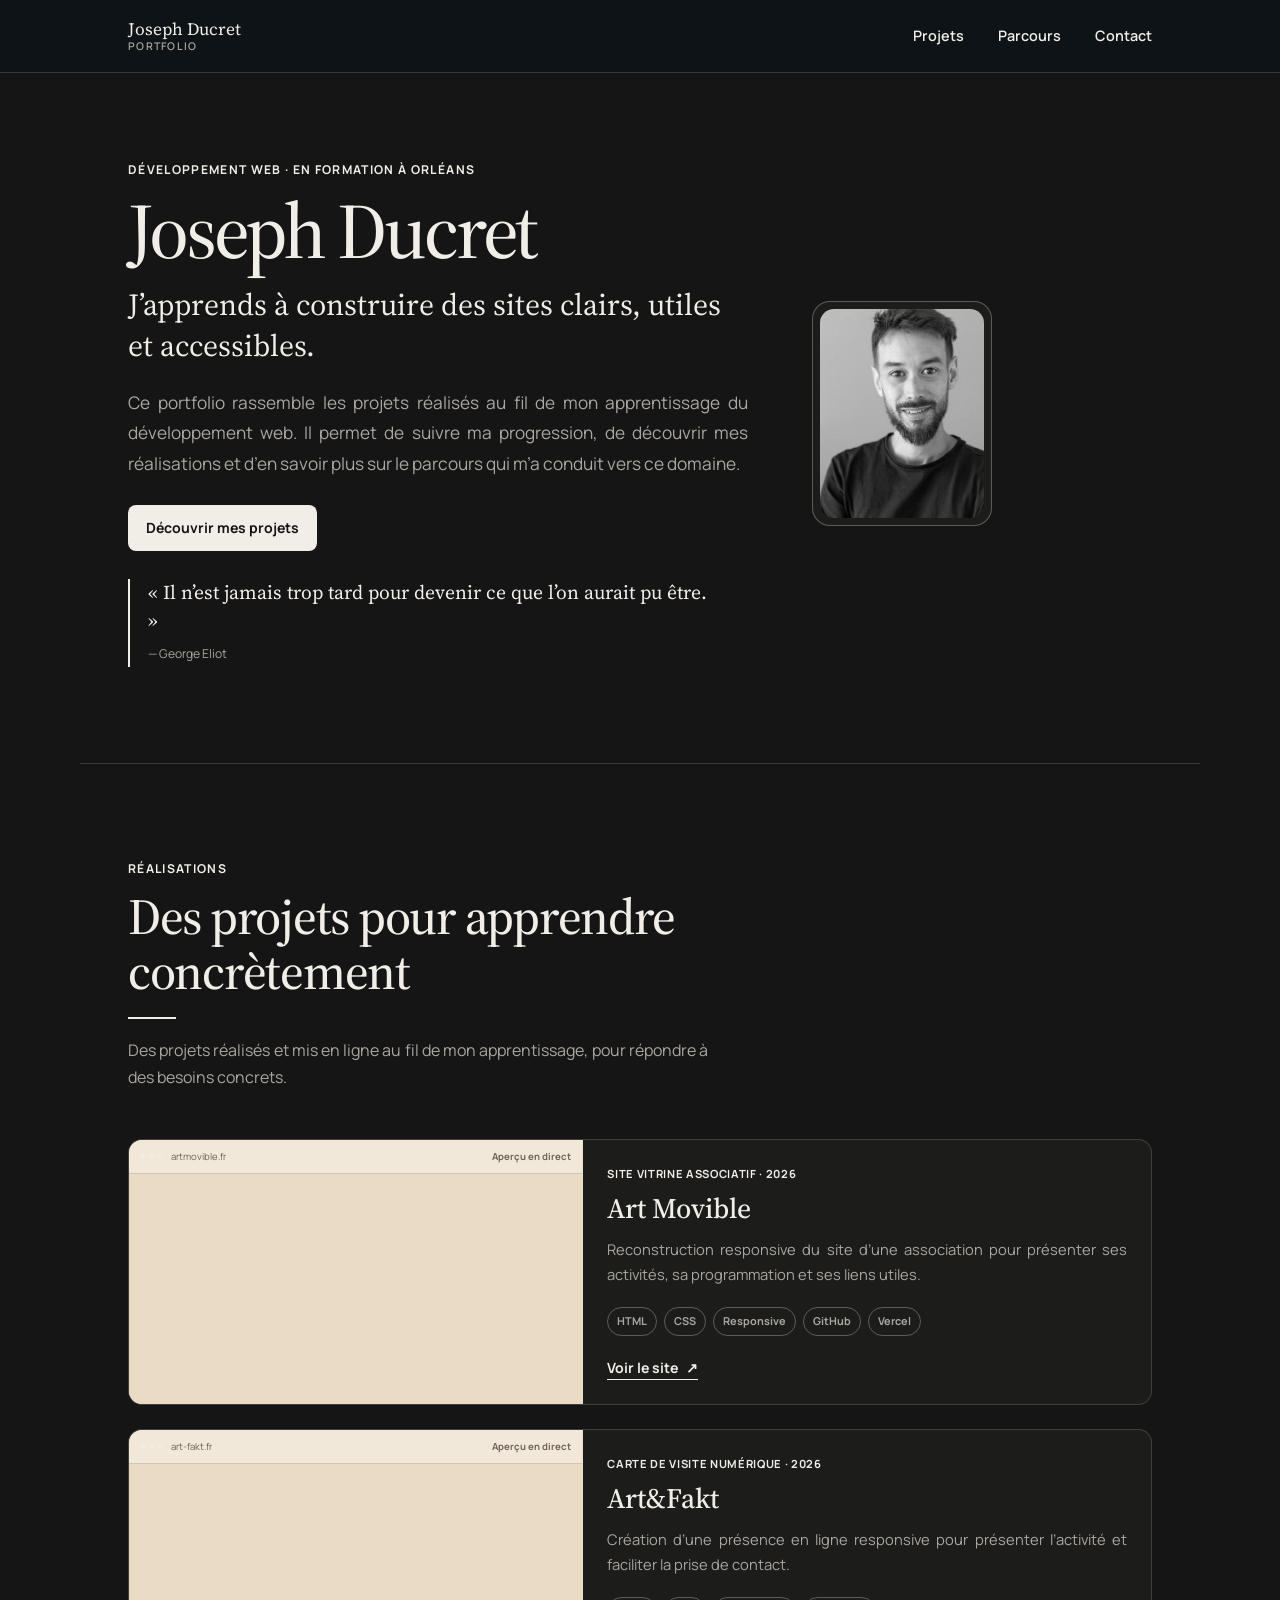
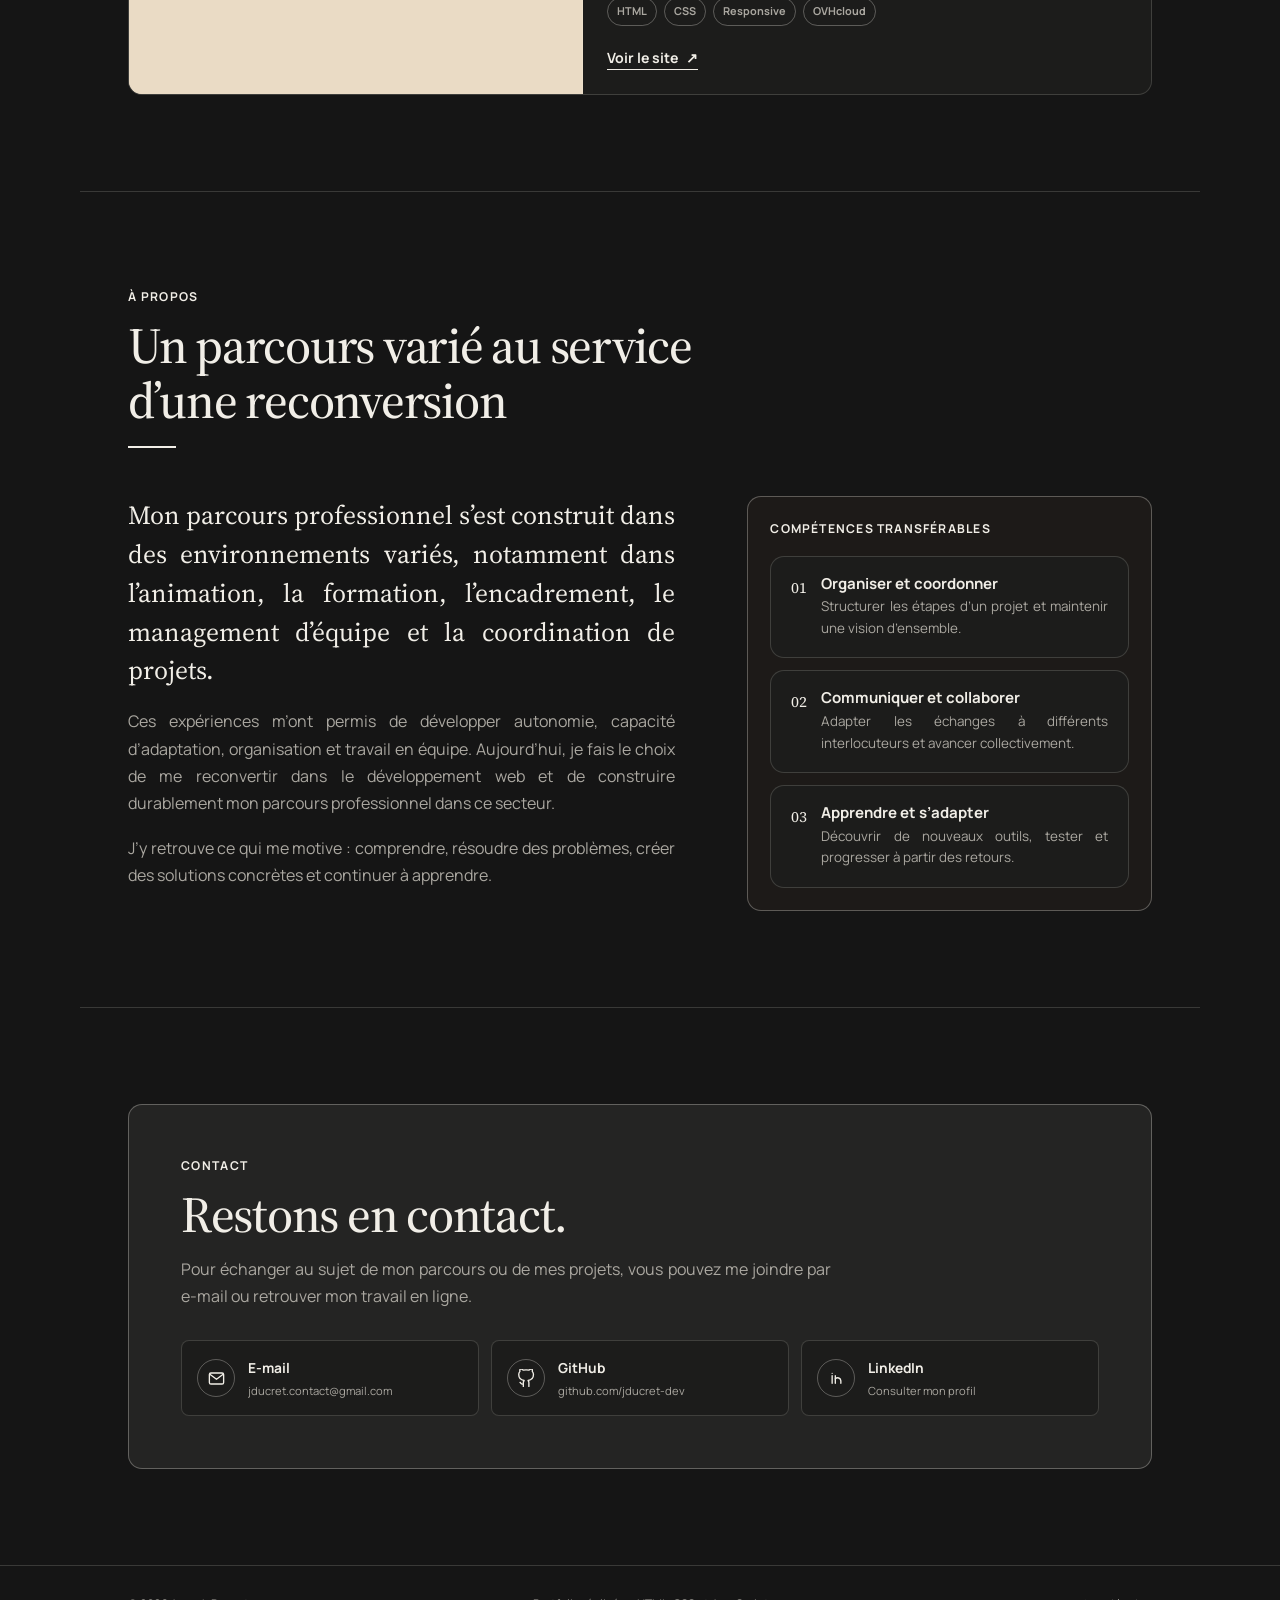
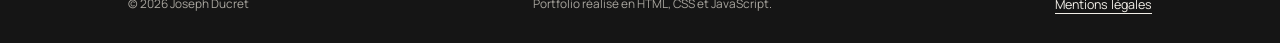
==== commit 209cbd06: "fix lien linkedIn" ====
--- a/index.html
+++ b/index.html
@@ -247,18 +247,26 @@
                         </span>
                 </a>
 
-                <!-- À remplacer par un lien <a> dès que l'URL exacte du profil LinkedIn est connue. -->
-                <span class="contact-link contact-link-pending">
-                        <span class="contact-icon" aria-hidden="true">
-                            <svg viewBox="0 0 24 24" focusable="false">
-                                <rect x="3" y="3" width="18" height="18" rx="2"></rect>
-                                <path d="M8 10v7M8 7v.01M12 17v-7M12 13a3 3 0 0 1 6 0v4"></path>
-                            </svg>
-                        </span>
-                        <span>
-                            <strong>LinkedIn</strong>
-                            <small>Lien à ajouter</small>
-                        </span>
+                <a class="contact-link"
+                   href="https://www.linkedin.com/in/joseph-ducret-0b2b6988/"
+                   target="_blank"
+                   rel="noopener noreferrer"
+                   aria-label="Consulter mon profil LinkedIn">
+
+    <span class="contact-icon" aria-hidden="true">
+        <svg viewBox="0 0 24 24">
+            <path d="M6.5 8.5V18"></path>
+            <path d="M6.5 5.5v.01"></path>
+            <path d="M10.5 18v-9.5"></path>
+            <path d="M10.5 12.5a4 4 0 0 1 7 2.5v3"></path>
+        </svg>
+    </span>
+
+                    <span>
+        <strong>LinkedIn</strong>
+        <small>Consulter mon profil</small>
+    </span>
+                </a>
                     </span>
             </div>
         </div>
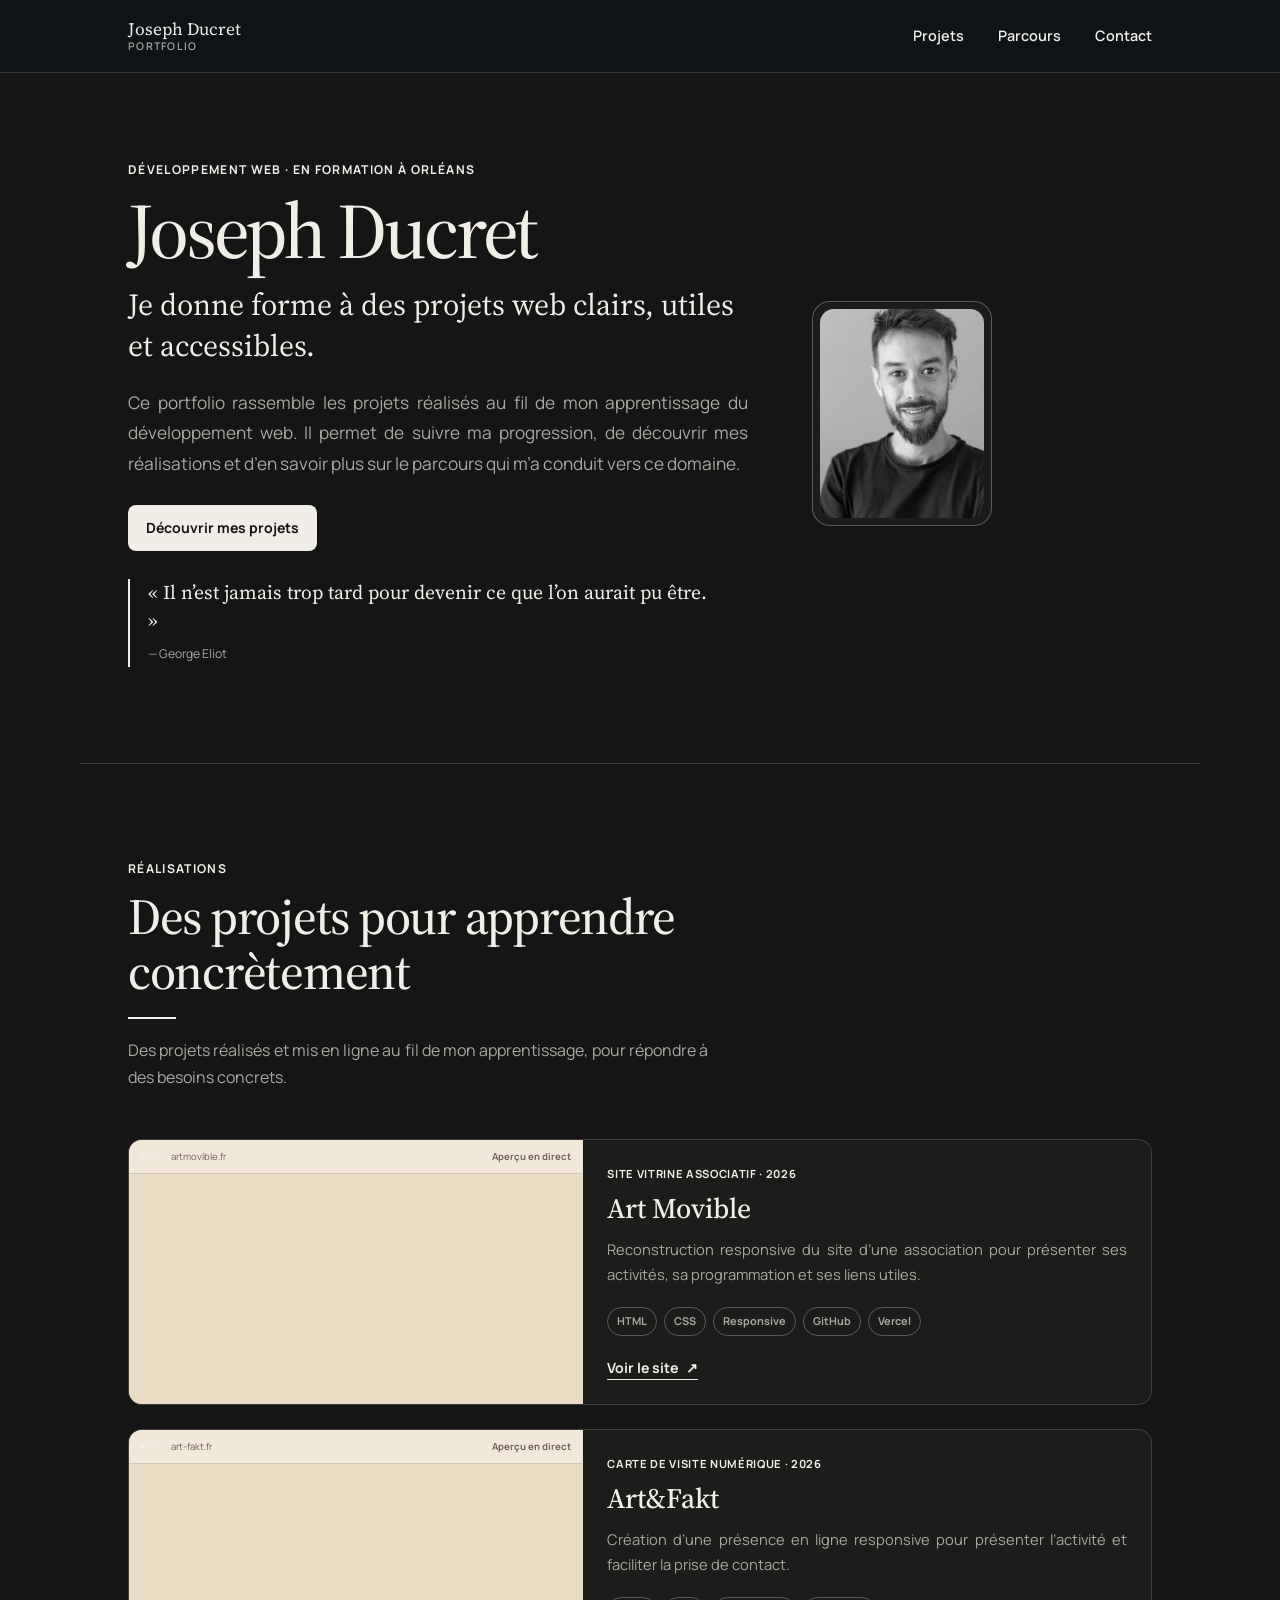
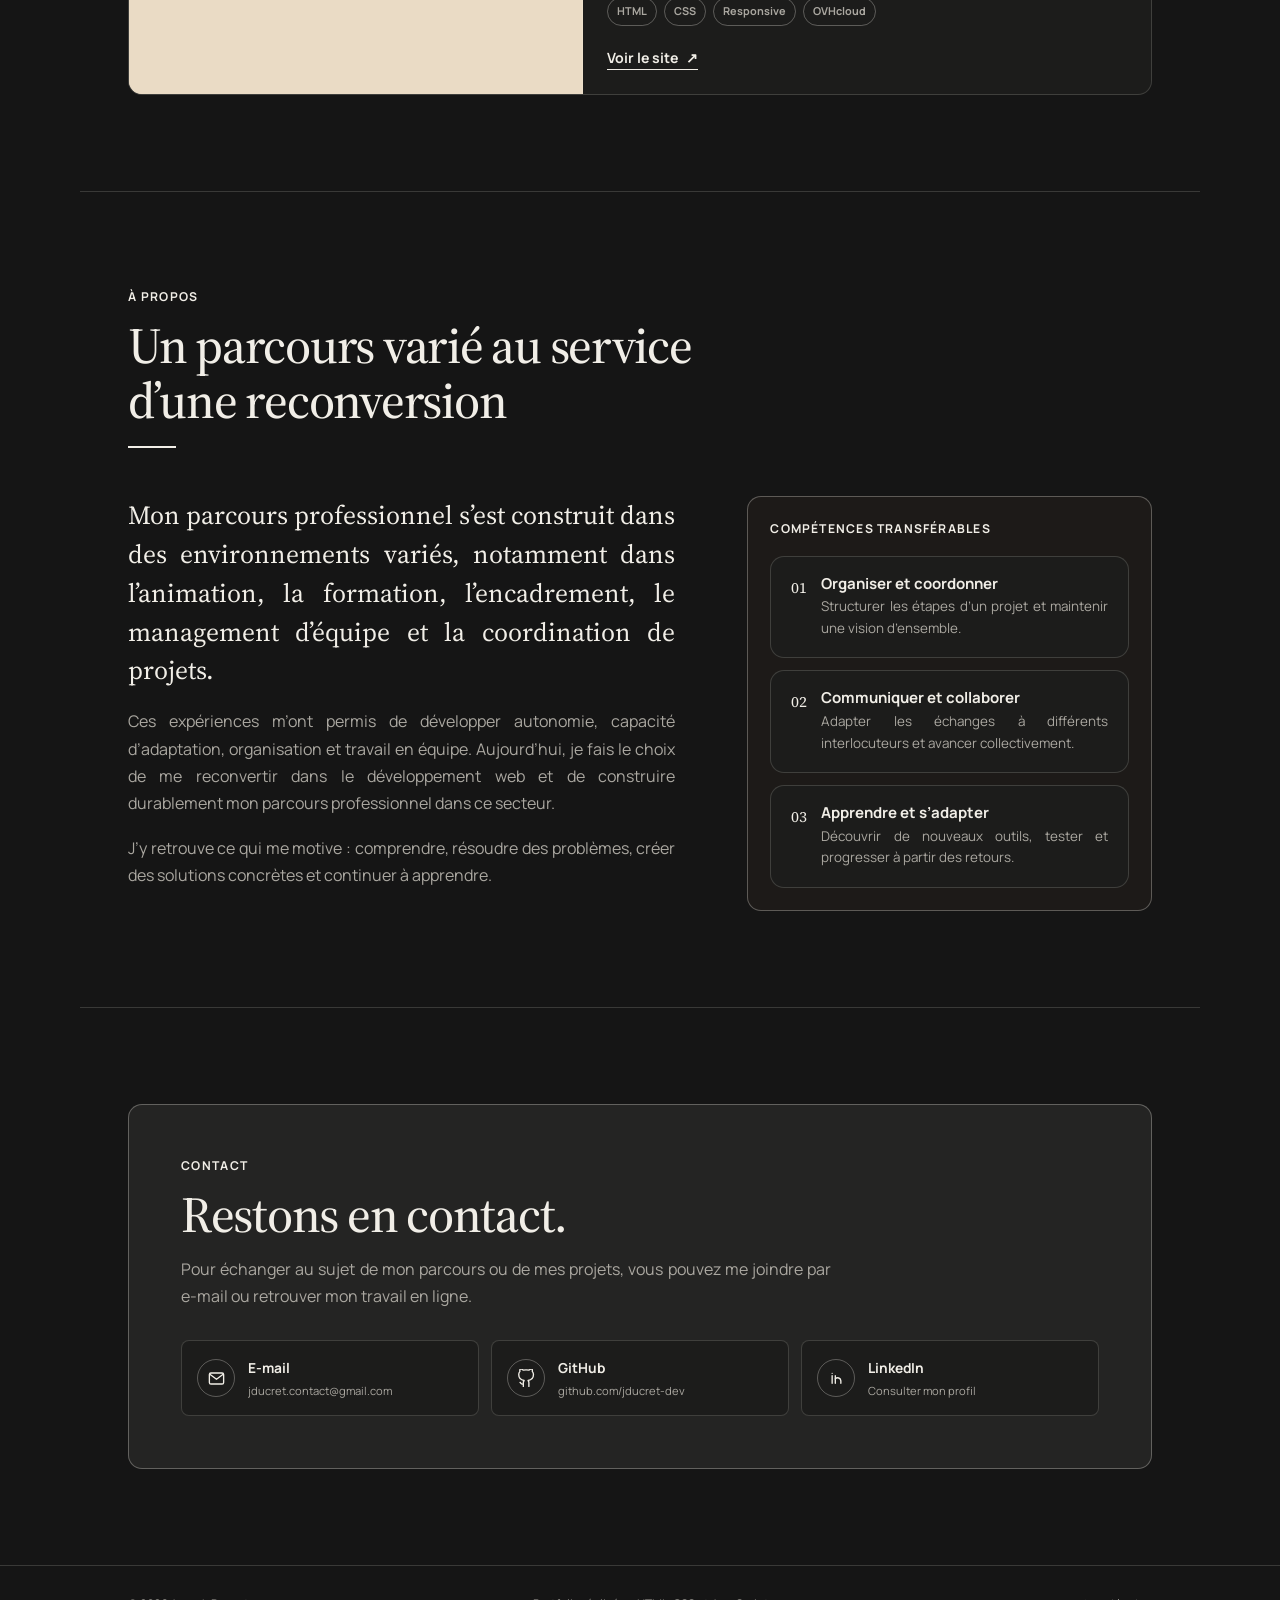
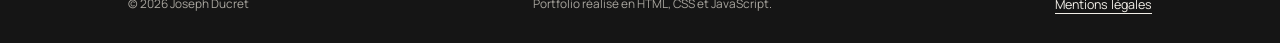
==== commit abf01c35: "update accroche" ====
--- a/index.html
+++ b/index.html
@@ -50,7 +50,7 @@
                 <h1 id="titre-principal">Joseph Ducret</h1>
 
                 <p class="hero-tagline">
-                    J’apprends à construire des sites clairs, utiles et accessibles.
+                    Je donne forme à des projets web clairs, utiles et accessibles.
                 </p>
 
                 <p class="hero-intro">
